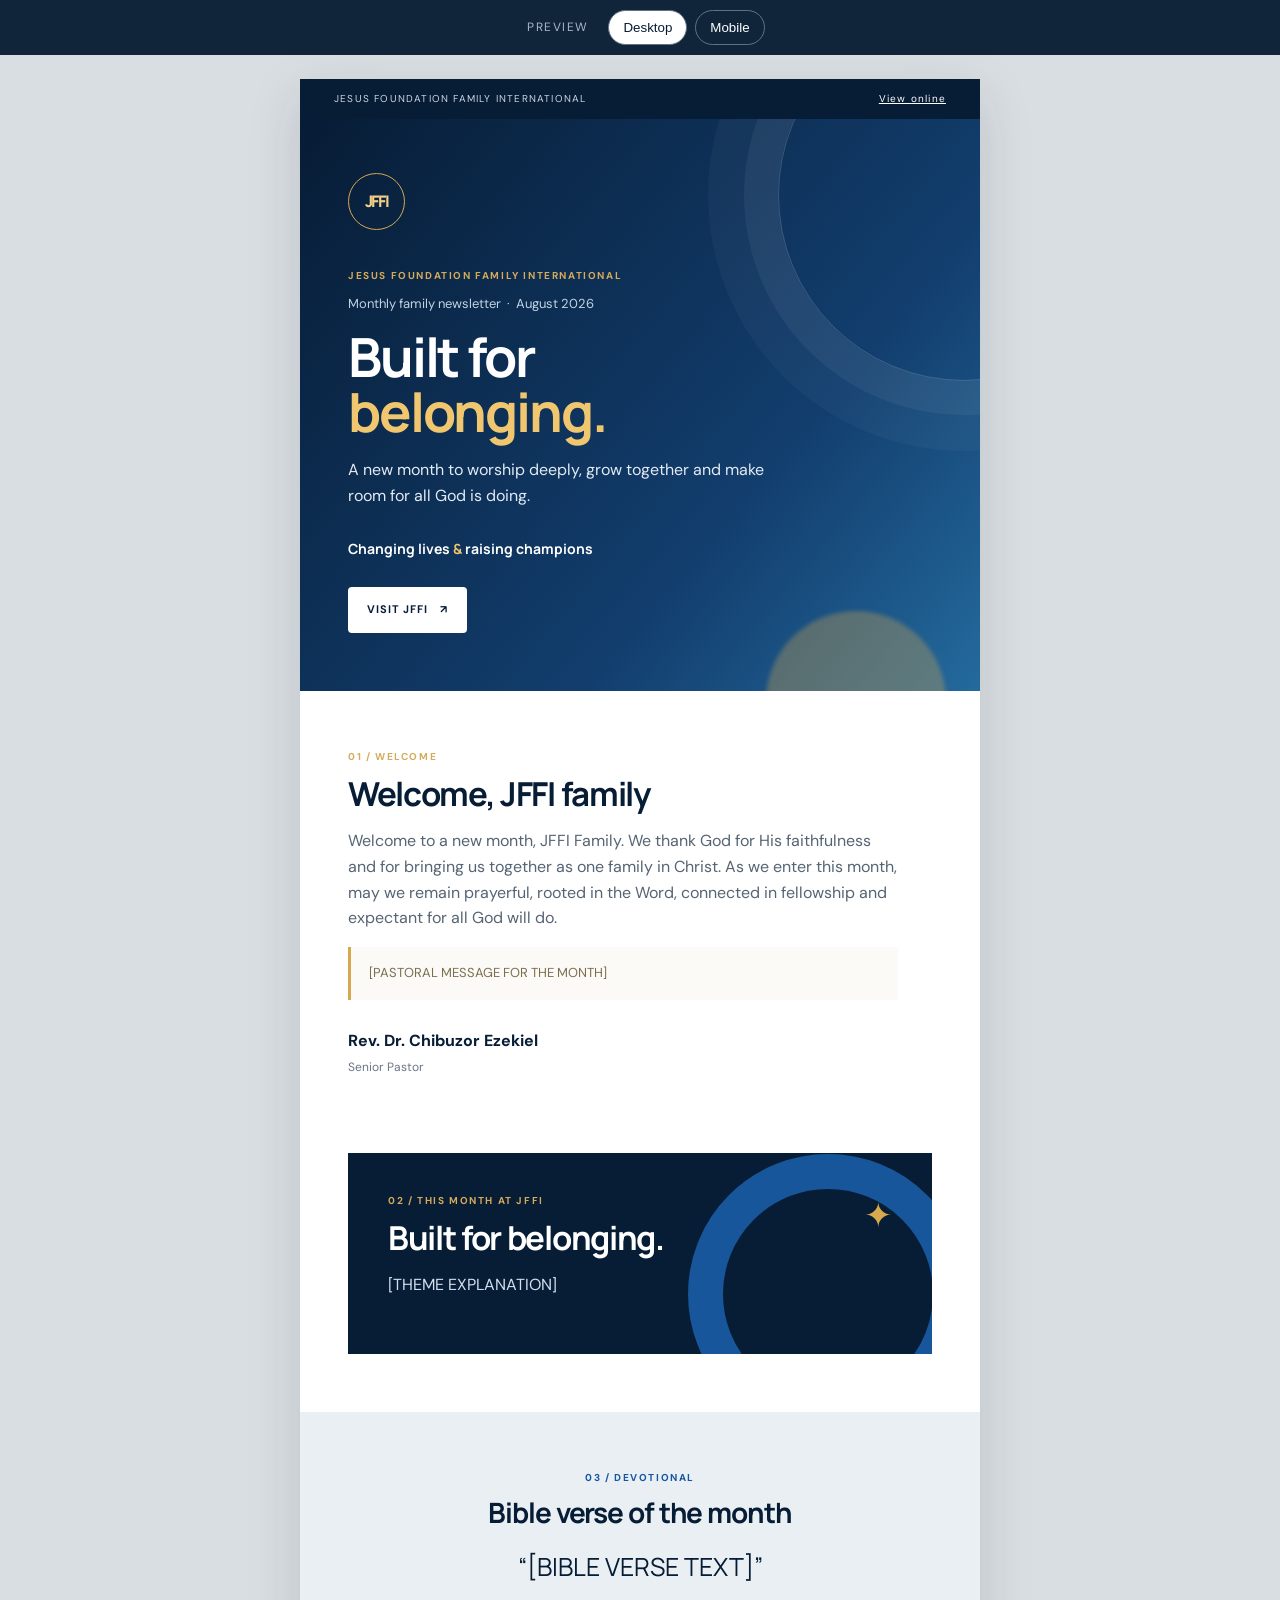
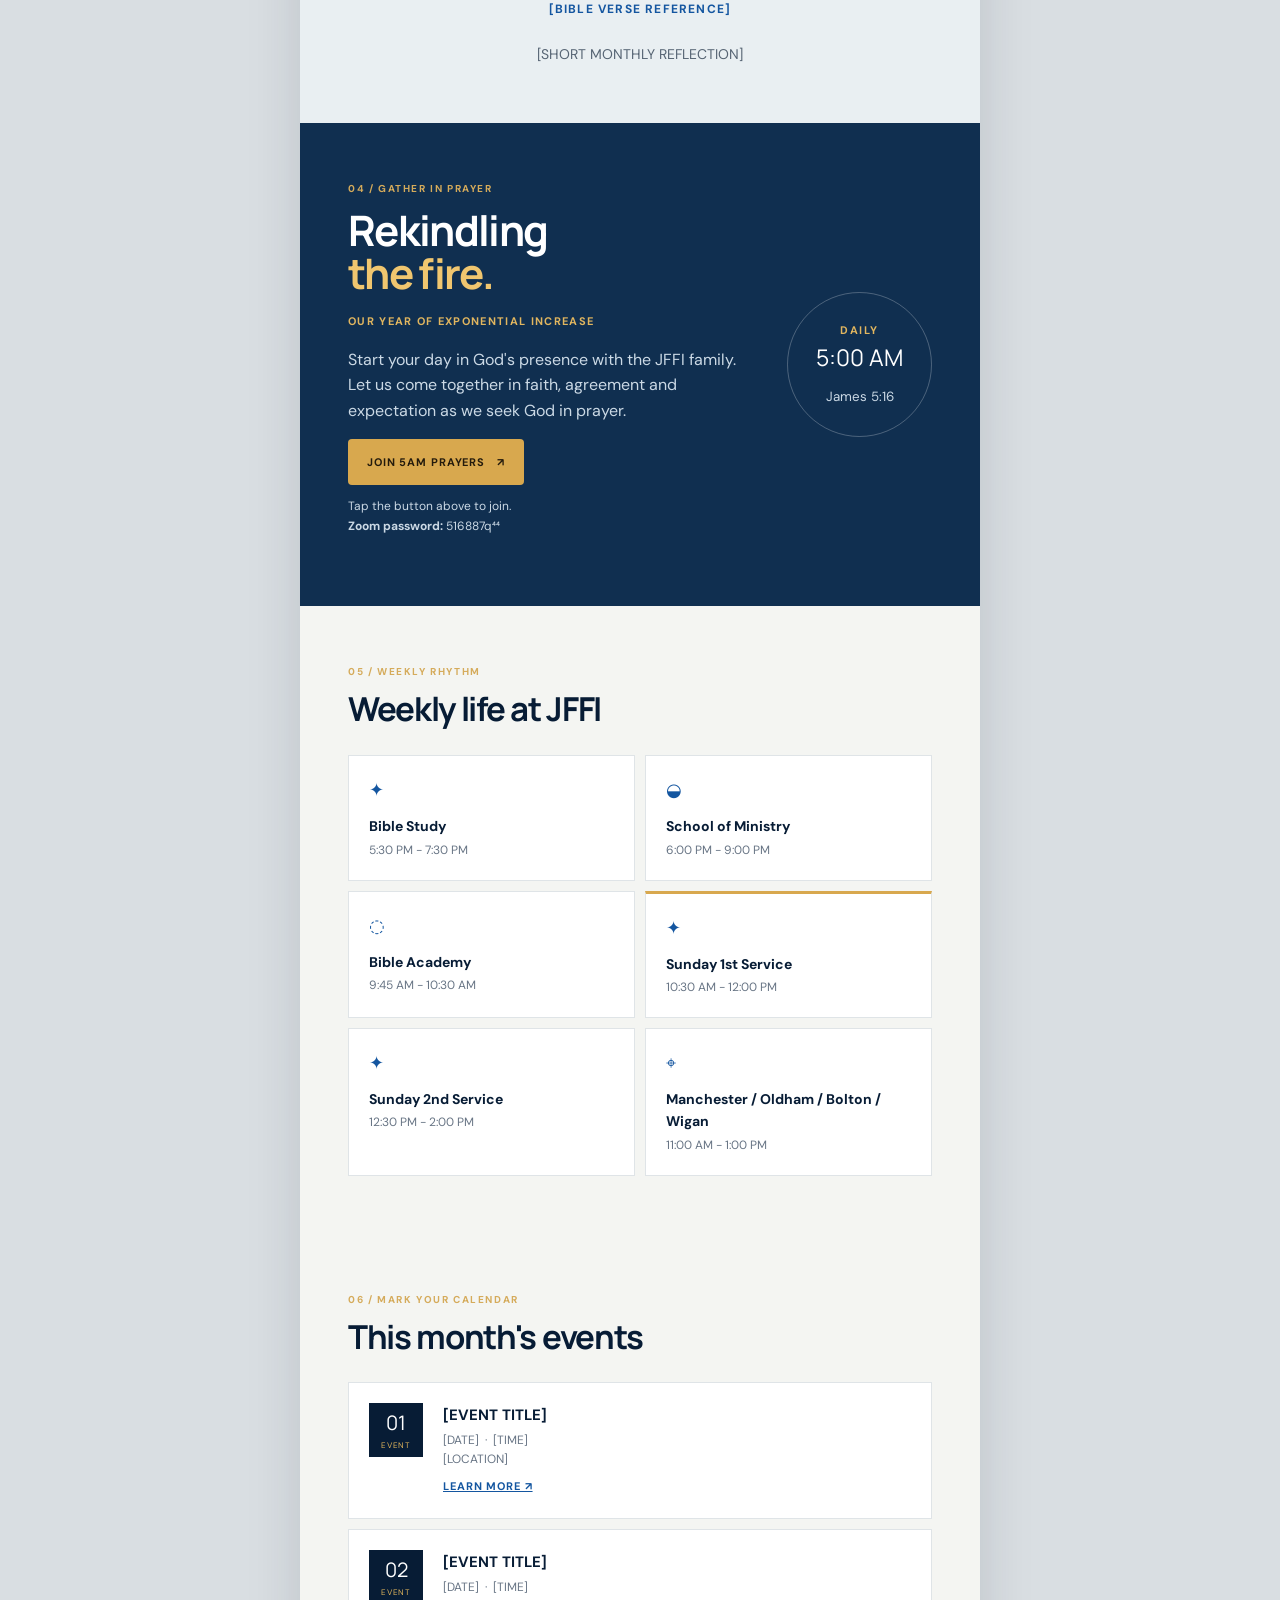
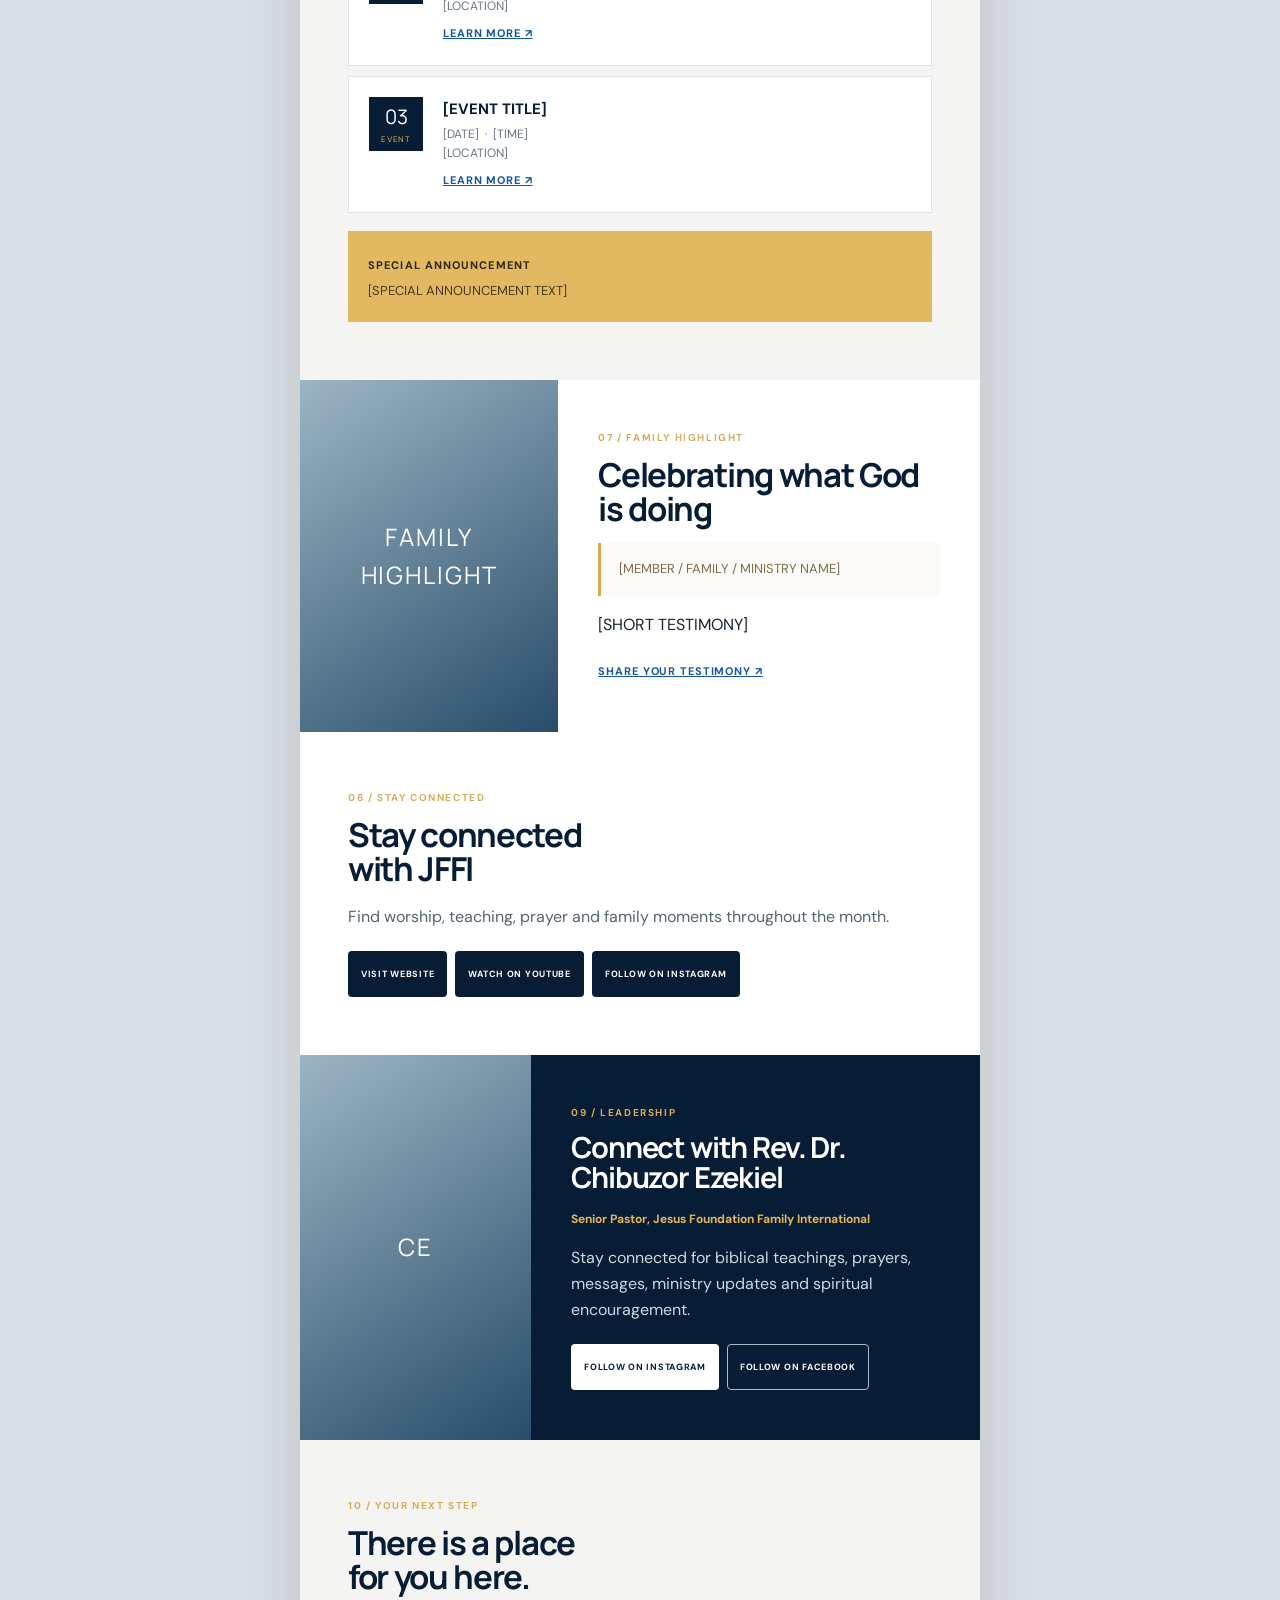
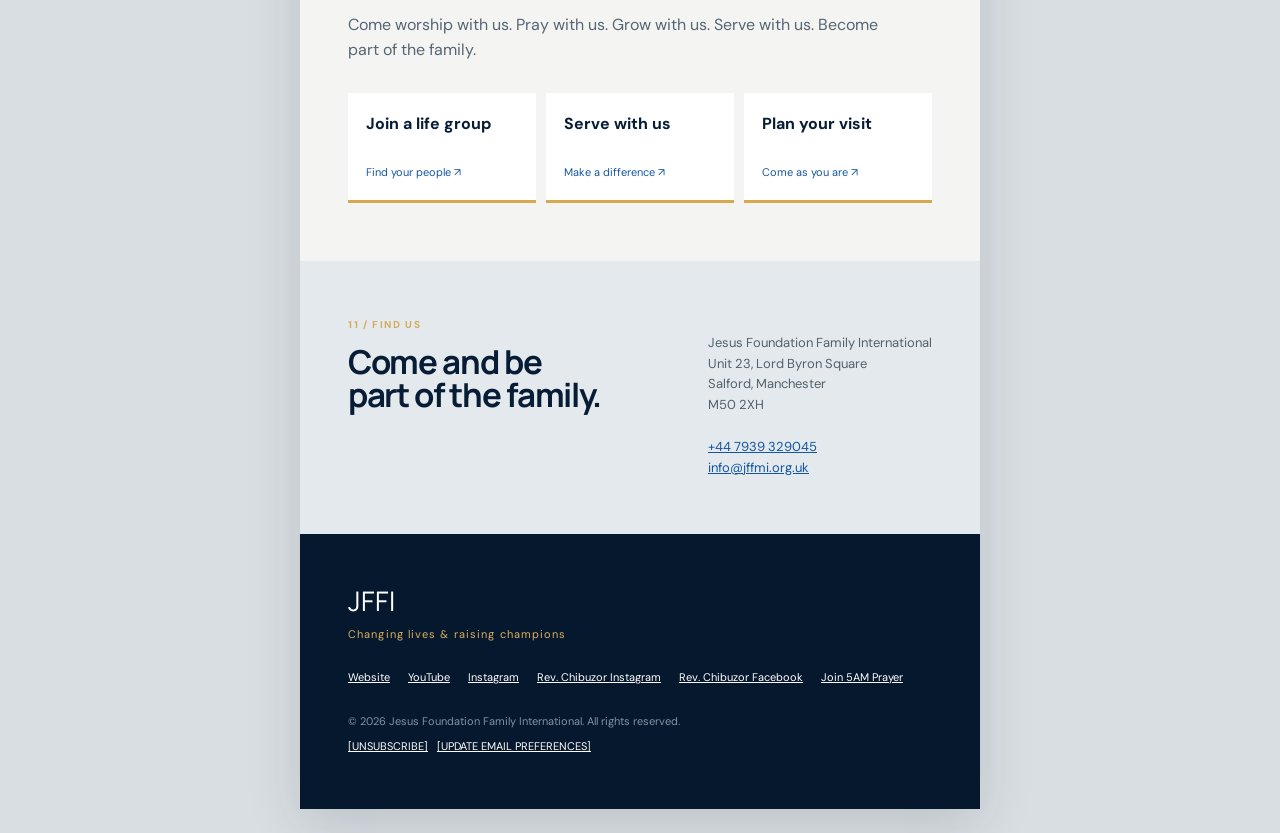
==== index.html @ dbdb0d10 "Initial newsletter template" ====
<!doctype html>
<html lang="en">
<head>
  <meta charset="utf-8">
  <meta name="viewport" content="width=device-width, initial-scale=1">
  <title>JFFI Monthly Family Newsletter</title>
  <meta name="description" content="The monthly family newsletter for Jesus Foundation Family International.">
  <link rel="preconnect" href="https://fonts.googleapis.com">
  <link rel="preconnect" href="https://fonts.gstatic.com" crossorigin>
  <link href="https://fonts.googleapis.com/css2?family=DM+Sans:wght@400;500;600;700&family=Manrope:wght@700;800&display=swap" rel="stylesheet">
  <link rel="stylesheet" href="styles.css">
</head>
<body>
  <!--
    JFFI MONTHLY NEWSLETTER UPDATE CHECKLIST
    1. Month / Year  2. Theme  3. Theme introduction  4. Bible verse
    5. Scripture reflection  6. Pastoral message  7. Events
    8. Special announcement  9. Testimony  10. Images  11. Check all links
    12. Preview desktop  13. Preview mobile  14. Send test email

    ACL: Persistent JFFI links
    Website: https://www.jffi.org/
    YouTube: https://www.youtube.com/@jesusfoundationfamily
    Instagram: https://www.instagram.com/jesusfoundationfamily/
    Pastor Instagram: https://www.instagram.com/chibuzor_ezekiel/
    Pastor Facebook: https://www.facebook.com/pastorchibuzor
    Prayer Zoom: https://us04web.zoom.us/j/4757344359?pwd=Nm5sb29ndlJpcHVSc3JwTkI5MUhjdz09
    Services: https://www.jffi.org/services
    Serve: https://www.jffi.org/serve
  -->
  <div class="dev-toolbar" aria-label="Preview controls">
    <span class="toolbar-label">Preview</span>
    <button class="preview-control is-active" data-width="680">Desktop</button>
    <button class="preview-control" data-width="375">Mobile</button>
  </div>
  <main class="newsletter-shell" id="newsletter">
    <div class="utility-bar"><span>JESUS FOUNDATION FAMILY INTERNATIONAL</span><a href="#newsletter">View online</a></div>
    <header class="hero"><div class="hero-glow"></div><div class="hero-mark" aria-label="JFFI logo placeholder">JFFI</div><p class="eyebrow">JESUS FOUNDATION FAMILY INTERNATIONAL</p><p class="hero-kicker">Monthly family newsletter &nbsp;·&nbsp; August 2026</p><!-- ACL: Monthly theme content --><h1>Built for<br><em>belonging.</em></h1><p class="hero-intro">A new month to worship deeply, grow together and make room for all God is doing.</p><p class="brand-line">Changing lives <span>&amp;</span> raising champions</p><a class="button button-light" href="https://www.jffi.org/" target="_blank" rel="noopener">Visit JFFI <span aria-hidden="true">↗</span></a></header>
    <section class="section welcome" aria-labelledby="welcome-heading"><div class="section-number">01 / WELCOME</div><h2 id="welcome-heading">Welcome, JFFI family</h2><p>Welcome to a new month, JFFI Family. We thank God for His faithfulness and for bringing us together as one family in Christ. As we enter this month, may we remain prayerful, rooted in the Word, connected in fellowship and expectant for all God will do.</p><!-- ACL: Monthly pastoral message --><p class="editable">[PASTORAL MESSAGE FOR THE MONTH]</p><p class="signature">Rev. Dr. Chibuzor Ezekiel<br><span>Senior Pastor</span></p></section>
    <section class="section theme-section" aria-labelledby="theme-heading"><div class="theme-card"><div class="sun-mark" aria-hidden="true">✦</div><div class="section-number">02 / THIS MONTH AT JFFI</div><!-- ACL: Monthly theme --><h2 id="theme-heading">Built for belonging.</h2><p>[THEME EXPLANATION]</p></div></section>
    <section class="scripture-band" aria-labelledby="scripture-heading"><div class="section-number">03 / DEVOTIONAL</div><h2 id="scripture-heading">Bible verse of the month</h2><!-- ACL: Monthly Bible verse --><p class="verse">“[BIBLE VERSE TEXT]”</p><p class="reference">[BIBLE VERSE REFERENCE]</p><p class="reflection">[SHORT MONTHLY REFLECTION]</p></section>
    <section class="section prayer-section" aria-labelledby="prayer-heading"><div class="prayer-copy"><div class="section-number">04 / GATHER IN PRAYER</div><h2 id="prayer-heading">Rekindling<br><em>the fire.</em></h2><p class="prayer-subhead">OUR YEAR OF EXPONENTIAL INCREASE</p><p>Start your day in God's presence with the JFFI family. Let us come together in faith, agreement and expectation as we seek God in prayer.</p><a class="button button-gold" href="https://us04web.zoom.us/j/4757344359?pwd=Nm5sb29ndlJpcHVSc3JwTkI5MUhjdz09" target="_blank" rel="noopener">Join 5AM prayers <span aria-hidden="true">↗</span></a><p class="tap-note">Tap the button above to join.<br><strong>Zoom password:</strong> 516887q⁴⁴</p></div><div class="time-block"><strong>DAILY</strong><span>5:00 AM</span><small>James 5:16</small></div></section>
    <section class="section schedule" aria-labelledby="schedule-heading"><div class="section-number">05 / WEEKLY RHYTHM</div><h2 id="schedule-heading">Weekly life at JFFI</h2><div class="schedule-grid"><article class="schedule-item"><span class="schedule-icon">✦</span><h3>Bible Study</h3><p>5:30 PM - 7:30 PM</p></article><article class="schedule-item"><span class="schedule-icon">◒</span><h3>School of Ministry</h3><p>6:00 PM - 9:00 PM</p></article><article class="schedule-item"><span class="schedule-icon">◌</span><h3>Bible Academy</h3><p>9:45 AM - 10:30 AM</p></article><article class="schedule-item featured"><span class="schedule-icon">✦</span><h3>Sunday 1st Service</h3><p>10:30 AM - 12:00 PM</p></article><article class="schedule-item"><span class="schedule-icon">✦</span><h3>Sunday 2nd Service</h3><p>12:30 PM - 2:00 PM</p></article><article class="schedule-item"><span class="schedule-icon">⌖</span><h3>Manchester / Oldham / Bolton / Wigan</h3><p>11:00 AM - 1:00 PM</p></article></div></section>
    <section class="section events" aria-labelledby="events-heading"><div class="section-number">06 / MARK YOUR CALENDAR</div><h2 id="events-heading">This month's events</h2><div class="event-list"><!-- ACL: Monthly event cards --><article class="event-card"><div class="event-date">01<span>EVENT</span></div><div><h3>[EVENT TITLE]</h3><p>[DATE] &nbsp;·&nbsp; [TIME]</p><p>[LOCATION]</p><a href="https://www.jffi.org/" target="_blank" rel="noopener">Learn more ↗</a></div></article><article class="event-card"><div class="event-date">02<span>EVENT</span></div><div><h3>[EVENT TITLE]</h3><p>[DATE] &nbsp;·&nbsp; [TIME]</p><p>[LOCATION]</p><a href="https://www.jffi.org/" target="_blank" rel="noopener">Learn more ↗</a></div></article><article class="event-card"><div class="event-date">03<span>EVENT</span></div><div><h3>[EVENT TITLE]</h3><p>[DATE] &nbsp;·&nbsp; [TIME]</p><p>[LOCATION]</p><a href="https://www.jffi.org/" target="_blank" rel="noopener">Learn more ↗</a></div></article></div><div class="announcement"><strong>Special announcement</strong><p>[SPECIAL ANNOUNCEMENT TEXT]</p></div></section>
    <section class="highlight-section" aria-labelledby="highlight-heading"><div class="highlight-photo" role="img" aria-label="Placeholder for a JFFI family testimony photo">FAMILY<br>HIGHLIGHT</div><div><div class="section-number">07 / FAMILY HIGHLIGHT</div><h2 id="highlight-heading">Celebrating what God is doing</h2><p class="editable">[MEMBER / FAMILY / MINISTRY NAME]</p><p>[SHORT TESTIMONY]</p><a class="text-link" href="mailto:info@jffmi.org.uk?subject=JFFI%20Testimony">Share your testimony ↗</a></div></section>
    <section class="section connect" aria-labelledby="connect-heading"><div class="section-number">08 / STAY CONNECTED</div><h2 id="connect-heading">Stay connected<br>with JFFI</h2><p>Find worship, teaching, prayer and family moments throughout the month.</p><div class="link-row"><a class="button button-navy" href="https://www.jffi.org/" target="_blank" rel="noopener">Visit website</a><a class="button button-navy" href="https://www.youtube.com/@jesusfoundationfamily" target="_blank" rel="noopener">Watch on YouTube</a><a class="button button-navy" href="https://www.instagram.com/jesusfoundationfamily/" target="_blank" rel="noopener">Follow on Instagram</a></div></section>
    <section class="pastor-section" aria-labelledby="pastor-heading"><div class="portrait-placeholder" role="img" aria-label="Placeholder for a portrait of Rev. Dr. Chibuzor Ezekiel">CE</div><div><div class="section-number">09 / LEADERSHIP</div><h2 id="pastor-heading">Connect with Rev. Dr. Chibuzor Ezekiel</h2><p class="pastor-title">Senior Pastor, Jesus Foundation Family International</p><p>Stay connected for biblical teachings, prayers, messages, ministry updates and spiritual encouragement.</p><div class="link-row"><a class="button button-light" href="https://www.instagram.com/chibuzor_ezekiel/" target="_blank" rel="noopener">Follow on Instagram</a><a class="button button-outline" href="https://www.facebook.com/pastorchibuzor" target="_blank" rel="noopener">Follow on Facebook</a></div><!-- Add Rev. Dr. Chibuzor Ezekiel YouTube URL here when confirmed --></div></section>
    <section class="section get-involved" aria-labelledby="involved-heading"><div class="section-number">10 / YOUR NEXT STEP</div><h2 id="involved-heading">There is a place<br>for you here.</h2><p>Come worship with us. Pray with us. Grow with us. Serve with us. Become part of the family.</p><div class="involved-grid"><a href="mailto:info@jffmi.org.uk?subject=Join%20a%20Life%20Group"><strong>Join a life group</strong><span>Find your people ↗</span></a><a href="https://www.jffi.org/serve" target="_blank" rel="noopener"><strong>Serve with us</strong><span>Make a difference ↗</span></a><a href="https://www.jffi.org/services" target="_blank" rel="noopener"><strong>Plan your visit</strong><span>Come as you are ↗</span></a></div></section>
    <section class="contact-band" aria-labelledby="contact-heading"><div><div class="section-number">11 / FIND US</div><h2 id="contact-heading">Come and be<br>part of the family.</h2></div><address>Jesus Foundation Family International<br>Unit 23, Lord Byron Square<br>Salford, Manchester<br>M50 2XH<br><br><a href="tel:+447939329045">+44 7939 329045</a><br><a href="mailto:info@jffmi.org.uk">info@jffmi.org.uk</a></address></section>
    <footer class="footer"><div class="footer-brand">JFFI <span>Changing lives &amp; raising champions</span></div><div class="footer-links"><a href="https://www.jffi.org/">Website</a><a href="https://www.youtube.com/@jesusfoundationfamily">YouTube</a><a href="https://www.instagram.com/jesusfoundationfamily/">Instagram</a><a href="https://www.instagram.com/chibuzor_ezekiel/">Rev. Chibuzor Instagram</a><a href="https://www.facebook.com/pastorchibuzor">Rev. Chibuzor Facebook</a><a href="https://us04web.zoom.us/j/4757344359?pwd=Nm5sb29ndlJpcHVSc3JwTkI5MUhjdz09">Join 5AM Prayer</a></div><p>© 2026 Jesus Foundation Family International. All rights reserved.</p><p><a href="mailto:info@jffmi.org.uk?subject=Unsubscribe">[UNSUBSCRIBE]</a> &nbsp; <a href="mailto:info@jffmi.org.uk?subject=Update%20email%20preferences">[UPDATE EMAIL PREFERENCES]</a></p></footer>
  </main>
  <script>const shell=document.querySelector('.newsletter-shell');document.querySelectorAll('.preview-control').forEach((control)=>control.addEventListener('click',()=>{document.querySelectorAll('.preview-control').forEach((item)=>item.classList.remove('is-active'));control.classList.add('is-active');shell.style.maxWidth=`${control.dataset.width}px`;}));</script>
</body>
</html>
---- styles.css ----
:root{--jffi-navy:#071c35;--jffi-blue:#1456a0;--jffi-gold:#d8a84e;--jffi-white:#fff;--jffi-off-white:#f4f5f2;--jffi-text:#172331;--jffi-muted:#687585;--line:#dfe4e7}*{box-sizing:border-box}html{background:#d9dee2}body{margin:0;color:var(--jffi-text);font-family:'DM Sans',Arial,sans-serif;line-height:1.6}.dev-toolbar{position:sticky;top:0;z-index:10;display:flex;justify-content:center;gap:8px;padding:10px;background:#10243a;color:#fff;font-size:12px}.toolbar-label{padding:8px 12px;color:#aab8c6;text-transform:uppercase;letter-spacing:.12em}.preview-control{border:1px solid #607286;border-radius:99px;background:transparent;color:#fff;padding:7px 14px;cursor:pointer}.preview-control.is-active{background:#fff;color:var(--jffi-navy)}.newsletter-shell{max-width:680px;margin:24px auto;background:#fff;box-shadow:0 16px 50px #17233125;overflow:hidden}.utility-bar{display:flex;justify-content:space-between;padding:12px 34px;background:var(--jffi-navy);color:#cbd6e0;font-size:10px;letter-spacing:.12em}.utility-bar a{color:#fff}.hero{position:relative;overflow:hidden;padding:54px 48px 58px;background:linear-gradient(130deg,#071c35 0%,#123e6e 66%,#246a9d 100%);color:#fff}.hero:after{content:'';position:absolute;width:370px;height:370px;right:-170px;top:-110px;border:1px solid #ffffff2e;border-radius:50%;box-shadow:0 0 0 34px #ffffff0d,0 0 0 70px #ffffff08}.hero-glow{position:absolute;width:180px;height:180px;right:5%;bottom:-100px;background:#d8a84e55;filter:blur(2px);border-radius:50%}.hero-mark{position:relative;z-index:1;display:grid;place-items:center;width:57px;height:57px;margin-bottom:38px;border:1px solid #d8a84e;border-radius:50%;color:#f2ce86;font-family:Manrope,Arial;font-weight:800;letter-spacing:-.08em}.eyebrow,.section-number{color:#d5ab5b;font-size:10px;font-weight:700;letter-spacing:.16em;text-transform:uppercase}.hero-kicker{position:relative;z-index:1;margin:0 0 14px;color:#c1d3e3;font-size:13px}.hero h1,h2{font-family:Manrope,Arial,sans-serif;letter-spacing:-.04em;line-height:1.02}.hero h1{position:relative;z-index:1;max-width:480px;margin:0 0 18px;font-size:54px}.hero h1 em,h2 em{color:#f0c66f;font-style:normal}.hero-intro{position:relative;z-index:1;max-width:420px;margin:0;color:#e2ebf3;font-size:16px}.brand-line{position:relative;z-index:1;margin:30px 0 26px;font-family:Manrope,Arial;font-size:14px;font-weight:700}.brand-line span{color:#f0c66f}.button{display:inline-flex;align-items:center;justify-content:center;gap:12px;min-height:46px;padding:11px 18px;border:1px solid transparent;border-radius:4px;text-decoration:none;font-size:11px;font-weight:700;letter-spacing:.08em;text-transform:uppercase}.button-light{background:#fff;color:var(--jffi-navy)}.button-gold{background:var(--jffi-gold);color:#241b0c}.button-navy{background:var(--jffi-navy);color:#fff}.button-outline{border-color:#aebcc8;color:#fff}.section{padding:58px 48px}.welcome{background:#fff}.section h2,.highlight-section h2,.pastor-section h2,.contact-band h2{margin:12px 0 18px;font-size:33px;color:var(--jffi-navy)}.section p{max-width:550px;color:#566473}.editable{padding:16px 18px;border-left:3px solid var(--jffi-gold);background:#fbfaf6;color:#7d6d4e!important;font-size:13px}.signature{margin-top:28px!important;color:var(--jffi-navy)!important;font-weight:700}.signature span{font-size:12px;font-weight:400;color:var(--jffi-muted)}.theme-section{padding-top:0;background:#fff}.theme-card{position:relative;overflow:hidden;padding:40px;background:var(--jffi-navy);color:#fff}.theme-card:after{content:'';position:absolute;right:-36px;bottom:-80px;width:210px;height:210px;border:35px solid #18569b;border-radius:50%}.theme-card h2{position:relative;z-index:1;color:#fff}.theme-card p{position:relative;z-index:1;color:#d2dfec}.sun-mark{position:absolute;top:36px;right:40px;color:var(--jffi-gold);font-size:34px}.scripture-band{padding:58px 48px;background:#e9eff2;color:var(--jffi-navy);text-align:center}.scripture-band .section-number{color:var(--jffi-blue)}.scripture-band h2{margin:12px 0 24px;font-size:28px}.verse{max-width:520px;margin:0 auto;color:var(--jffi-navy);font-family:Manrope,Arial;font-size:25px;line-height:1.25}.reference{margin:18px 0 24px;color:var(--jffi-blue);font-size:12px;font-weight:700;letter-spacing:.1em;text-transform:uppercase}.reflection{max-width:440px;margin:auto;color:#566473;font-size:14px}.prayer-section{display:flex;justify-content:space-between;gap:28px;background:#102f50;color:#fff}.prayer-section h2{color:#fff;font-size:42px}.prayer-section p{color:#cbd9e5}.prayer-subhead{color:#e1b65f!important;font-size:11px!important;font-weight:700;letter-spacing:.12em}.tap-note{font-size:12px}.time-block{align-self:center;min-width:145px;padding:23px;border:1px solid #ffffff40;border-radius:50%;aspect-ratio:1;display:flex;flex-direction:column;align-items:center;justify-content:center;text-align:center}.time-block strong{color:#e1b65f;font-size:11px;letter-spacing:.15em}.time-block span{font-family:Manrope;font-size:23px}.time-block small{margin-top:10px;color:#cbd9e5}.schedule,.events,.get-involved{background:var(--jffi-off-white)}.schedule-grid{display:grid;grid-template-columns:repeat(2,1fr);gap:10px;margin-top:30px}.schedule-item{padding:20px;background:#fff;border:1px solid var(--line)}.schedule-item.featured{border-top:3px solid var(--jffi-gold)}.schedule-icon{color:var(--jffi-blue);font-size:18px}.schedule-item h3{margin:10px 0 3px;color:var(--jffi-navy);font-size:14px}.schedule-item p,.event-card p{margin:0;color:var(--jffi-muted);font-size:12px}.event-list{display:grid;gap:10px;margin-top:28px}.event-card{display:flex;gap:20px;padding:20px;background:#fff;border:1px solid var(--line)}.event-date{display:grid;place-items:center;align-content:center;min-width:54px;height:54px;background:var(--jffi-navy);color:#fff;font-family:Manrope;font-size:20px}.event-date span{font-family:'DM Sans';font-size:8px;letter-spacing:.1em;color:#e0b45b}.event-card h3{margin:0 0 4px;color:var(--jffi-navy);font-size:15px}.event-card a,.text-link{display:inline-block;margin-top:9px;color:var(--jffi-blue);font-size:11px;font-weight:700;letter-spacing:.08em;text-transform:uppercase}.announcement{margin-top:18px;padding:20px;background:#e2b961;color:#302510}.announcement strong{font-size:11px;text-transform:uppercase;letter-spacing:.1em}.announcement p{margin:5px 0 0;color:#493817;font-size:13px}.highlight-section{display:grid;grid-template-columns:38% 62%;background:#fff}.highlight-photo,.portrait-placeholder{display:grid;place-items:center;min-height:300px;background:linear-gradient(145deg,#9bb5c4,#294c69);color:#fff;font-family:Manrope;font-size:24px;letter-spacing:.08em;text-align:center}.highlight-section>div:last-child{padding:50px 40px}.pastor-section{display:grid;grid-template-columns:34% 66%;background:var(--jffi-navy);color:#fff}.pastor-section>div:last-child{padding:50px 40px}.pastor-section h2{color:#fff;font-size:29px}.pastor-section p{color:#cbd9e5}.pastor-title{color:#e1b65f!important;font-size:12px!important;font-weight:700}.link-row{display:flex;flex-wrap:wrap;gap:8px;margin-top:22px}.link-row .button{font-size:9px;padding:10px 12px}.involved-grid{display:grid;grid-template-columns:repeat(3,1fr);gap:10px;margin-top:30px}.involved-grid a{display:flex;min-height:110px;flex-direction:column;justify-content:space-between;padding:18px;background:#fff;color:var(--jffi-navy);text-decoration:none;border-bottom:3px solid var(--jffi-gold)}.involved-grid span{color:var(--jffi-blue);font-size:11px}.contact-band{display:flex;justify-content:space-between;gap:30px;padding:56px 48px;background:#e3e9ec}.contact-band address{padding-top:16px;color:#53616d;font-size:13px;font-style:normal}.contact-band a{color:var(--jffi-blue)}.footer{padding:45px 48px;background:#06182d;color:#b9c8d5;font-size:11px}.footer-brand{margin-bottom:25px;color:#fff;font-family:Manrope;font-size:27px}.footer-brand span{display:block;margin-top:4px;color:#dcb15e;font-family:'DM Sans';font-size:11px;font-weight:400;letter-spacing:.1em}.footer-links{display:flex;flex-wrap:wrap;gap:8px 18px;margin-bottom:26px}.footer a{color:#fff}.footer p{margin:8px 0;color:#8194a5}@media(max-width:600px){.newsletter-shell{margin:0 auto}.utility-bar{padding:10px 20px;font-size:8px}.hero,.section,.scripture-band{padding-left:24px;padding-right:24px}.hero{padding-top:38px}.hero h1{font-size:45px}.hero-mark{margin-bottom:28px}.prayer-section{display:block}.time-block{margin:30px auto 0;max-width:140px}.schedule-grid,.involved-grid{grid-template-columns:1fr}.highlight-section,.pastor-section{grid-template-columns:1fr}.highlight-photo,.portrait-placeholder{min-height:200px}.highlight-section>div:last-child,.pastor-section>div:last-child{padding:36px 24px}.contact-band{display:block;padding:45px 24px}.contact-band address{padding-top:0}.footer{padding:38px 24px}.dev-toolbar{position:static}}
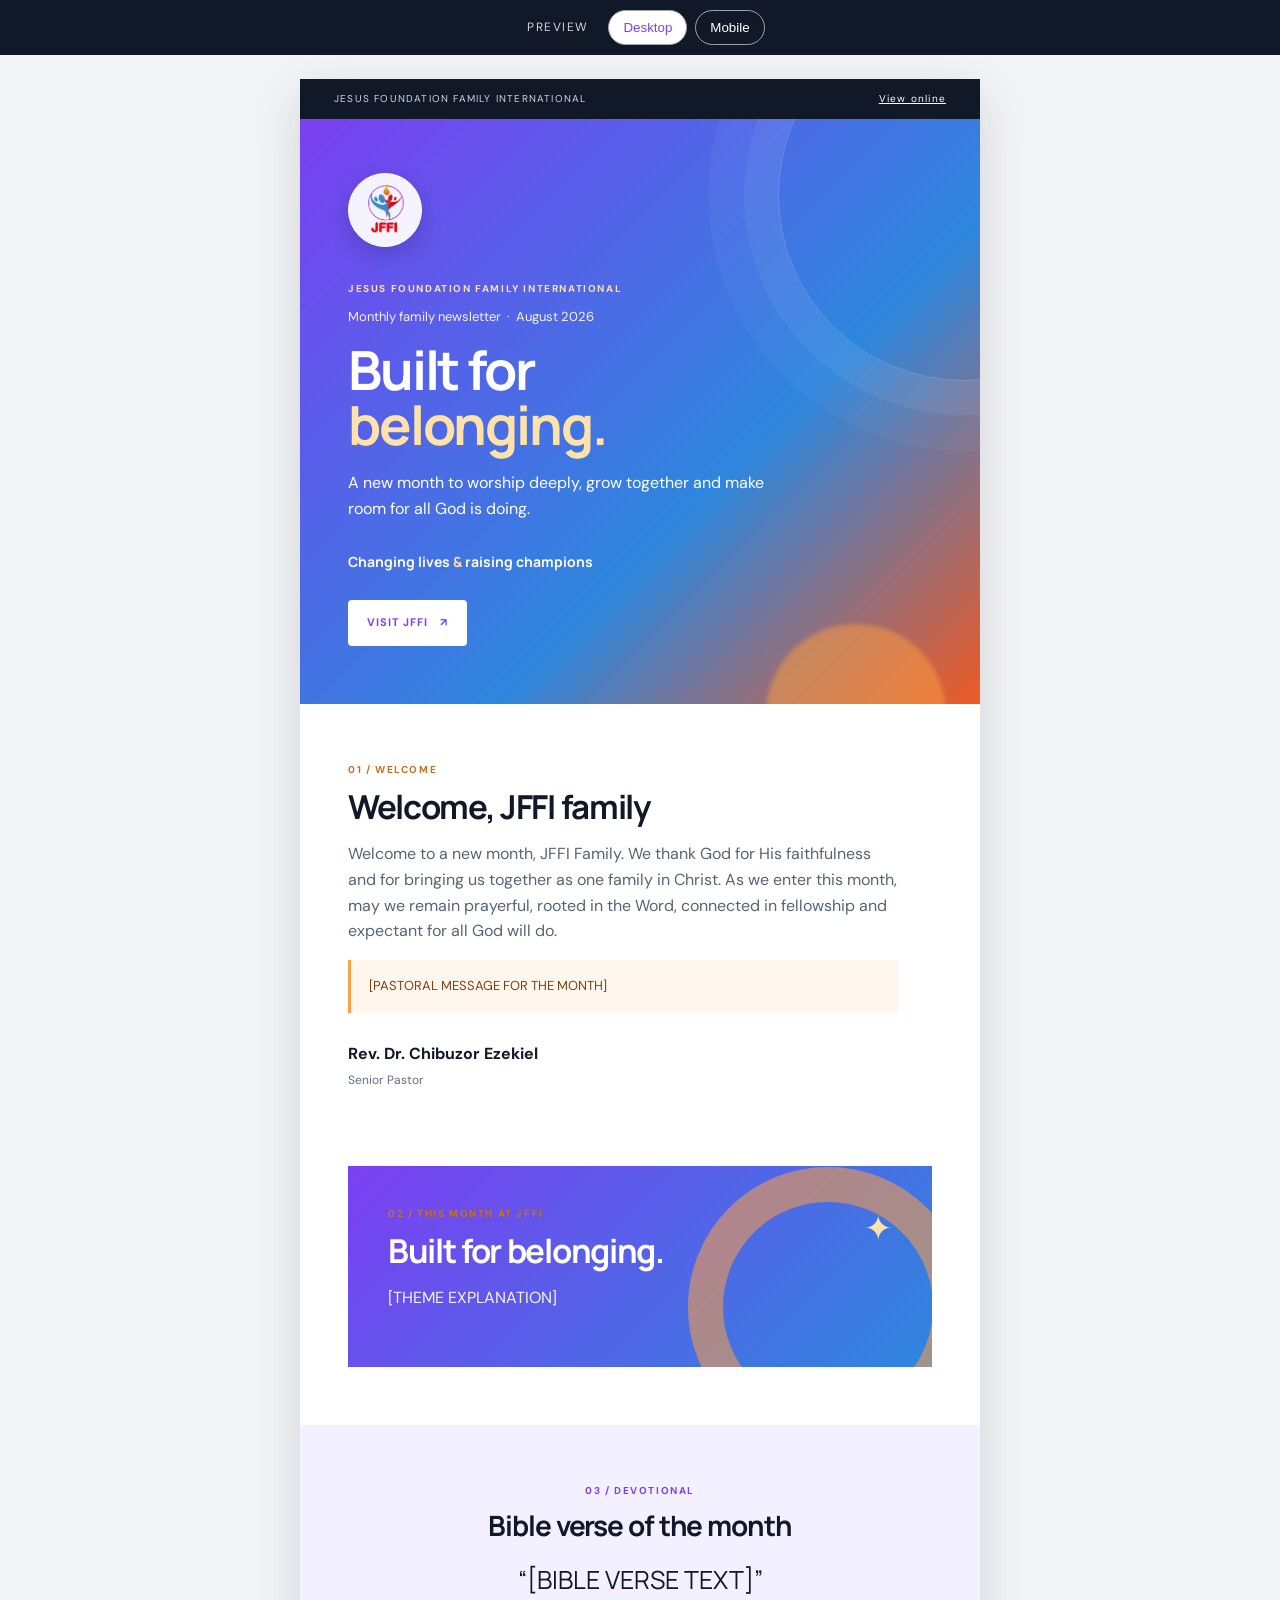
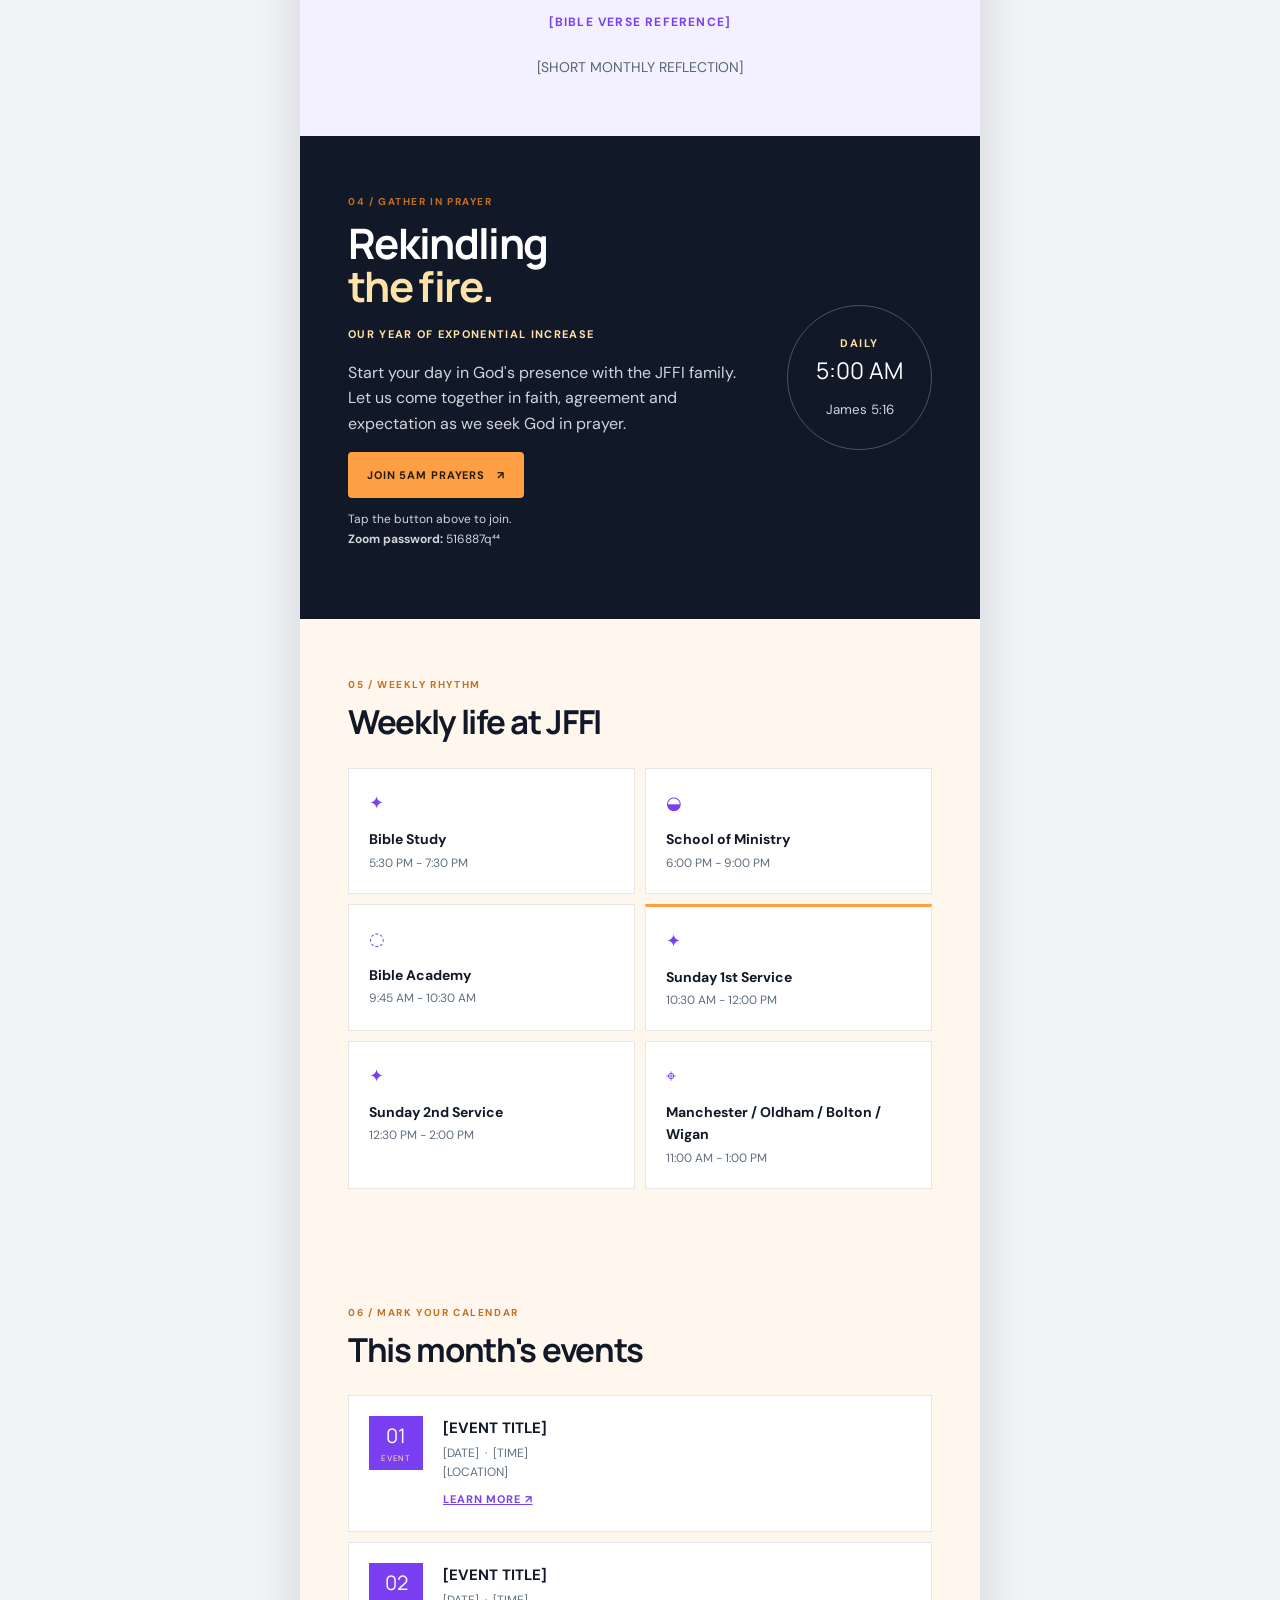
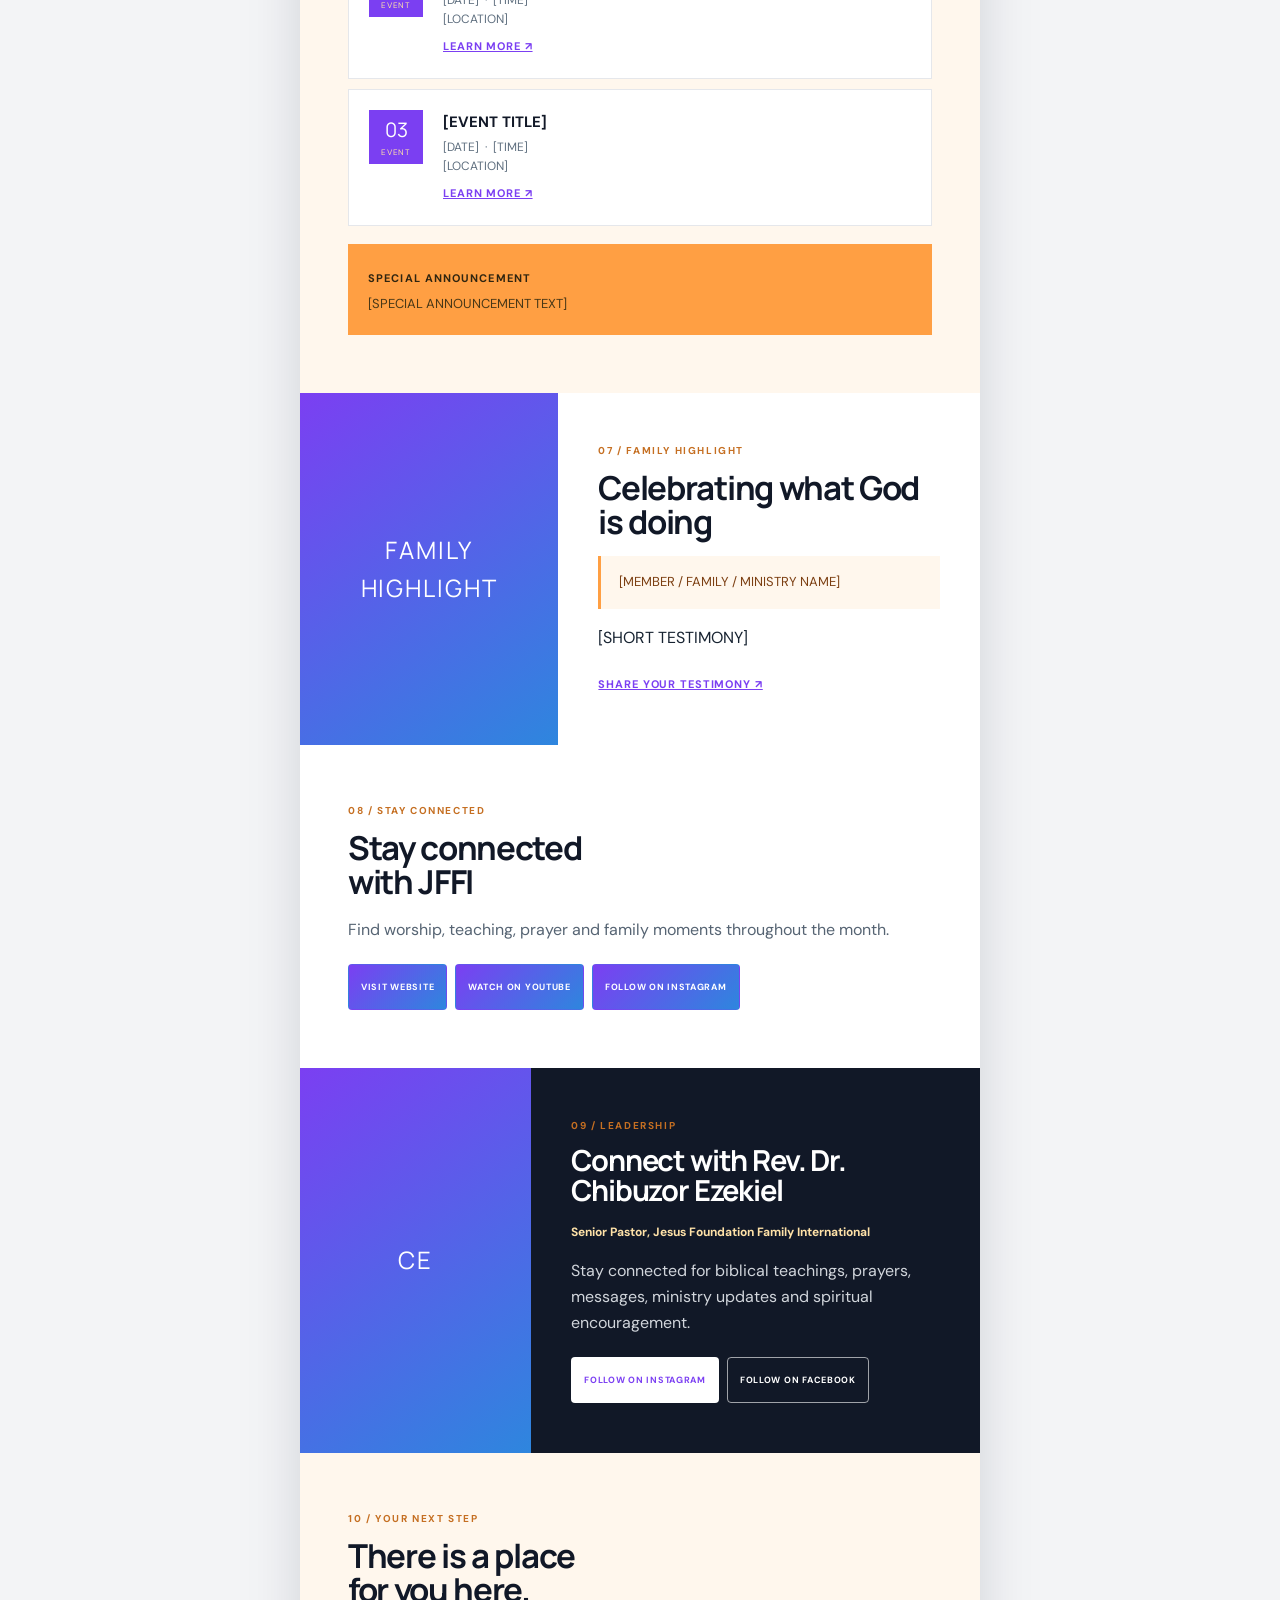
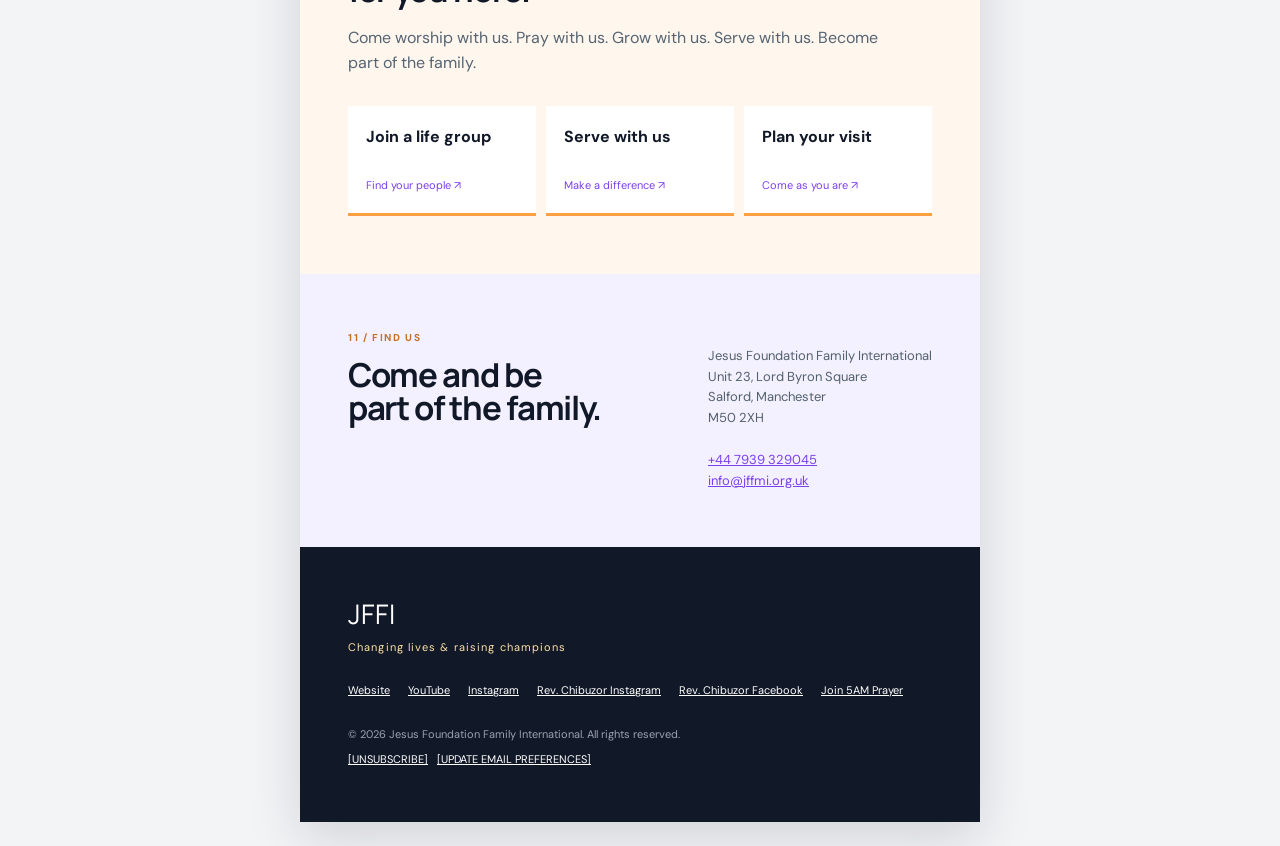
==== commit 293bdfc8: "Add JFFI logo and website theme colors" ====
--- a/index.html
+++ b/index.html
@@ -35,7 +35,7 @@
   </div>
   <main class="newsletter-shell" id="newsletter">
     <div class="utility-bar"><span>JESUS FOUNDATION FAMILY INTERNATIONAL</span><a href="#newsletter">View online</a></div>
-    <header class="hero"><div class="hero-glow"></div><div class="hero-mark" aria-label="JFFI logo placeholder">JFFI</div><p class="eyebrow">JESUS FOUNDATION FAMILY INTERNATIONAL</p><p class="hero-kicker">Monthly family newsletter &nbsp;·&nbsp; August 2026</p><!-- ACL: Monthly theme content --><h1>Built for<br><em>belonging.</em></h1><p class="hero-intro">A new month to worship deeply, grow together and make room for all God is doing.</p><p class="brand-line">Changing lives <span>&amp;</span> raising champions</p><a class="button button-light" href="https://www.jffi.org/" target="_blank" rel="noopener">Visit JFFI <span aria-hidden="true">↗</span></a></header>
+    <header class="hero"><div class="hero-glow"></div><div class="hero-mark"><img class="hero-logo" src="assets/jffi-logo.png" alt="Jesus Foundation Family International logo"></div><p class="eyebrow">JESUS FOUNDATION FAMILY INTERNATIONAL</p><p class="hero-kicker">Monthly family newsletter &nbsp;·&nbsp; August 2026</p><!-- ACL: Monthly theme content --><h1>Built for<br><em>belonging.</em></h1><p class="hero-intro">A new month to worship deeply, grow together and make room for all God is doing.</p><p class="brand-line">Changing lives <span>&amp;</span> raising champions</p><a class="button button-light" href="https://www.jffi.org/" target="_blank" rel="noopener">Visit JFFI <span aria-hidden="true">↗</span></a></header>
     <section class="section welcome" aria-labelledby="welcome-heading"><div class="section-number">01 / WELCOME</div><h2 id="welcome-heading">Welcome, JFFI family</h2><p>Welcome to a new month, JFFI Family. We thank God for His faithfulness and for bringing us together as one family in Christ. As we enter this month, may we remain prayerful, rooted in the Word, connected in fellowship and expectant for all God will do.</p><!-- ACL: Monthly pastoral message --><p class="editable">[PASTORAL MESSAGE FOR THE MONTH]</p><p class="signature">Rev. Dr. Chibuzor Ezekiel<br><span>Senior Pastor</span></p></section>
     <section class="section theme-section" aria-labelledby="theme-heading"><div class="theme-card"><div class="sun-mark" aria-hidden="true">✦</div><div class="section-number">02 / THIS MONTH AT JFFI</div><!-- ACL: Monthly theme --><h2 id="theme-heading">Built for belonging.</h2><p>[THEME EXPLANATION]</p></div></section>
     <section class="scripture-band" aria-labelledby="scripture-heading"><div class="section-number">03 / DEVOTIONAL</div><h2 id="scripture-heading">Bible verse of the month</h2><!-- ACL: Monthly Bible verse --><p class="verse">“[BIBLE VERSE TEXT]”</p><p class="reference">[BIBLE VERSE REFERENCE]</p><p class="reflection">[SHORT MONTHLY REFLECTION]</p></section>
@@ -51,4 +51,4 @@
   </main>
   <script>const shell=document.querySelector('.newsletter-shell');document.querySelectorAll('.preview-control').forEach((control)=>control.addEventListener('click',()=>{document.querySelectorAll('.preview-control').forEach((item)=>item.classList.remove('is-active'));control.classList.add('is-active');shell.style.maxWidth=`${control.dataset.width}px`;}));</script>
 </body>
-</html>+</html>
--- a/styles.css
+++ b/styles.css
@@ -1 +1 @@
-:root{--jffi-navy:#071c35;--jffi-blue:#1456a0;--jffi-gold:#d8a84e;--jffi-white:#fff;--jffi-off-white:#f4f5f2;--jffi-text:#172331;--jffi-muted:#687585;--line:#dfe4e7}*{box-sizing:border-box}html{background:#d9dee2}body{margin:0;color:var(--jffi-text);font-family:'DM Sans',Arial,sans-serif;line-height:1.6}.dev-toolbar{position:sticky;top:0;z-index:10;display:flex;justify-content:center;gap:8px;padding:10px;background:#10243a;color:#fff;font-size:12px}.toolbar-label{padding:8px 12px;color:#aab8c6;text-transform:uppercase;letter-spacing:.12em}.preview-control{border:1px solid #607286;border-radius:99px;background:transparent;color:#fff;padding:7px 14px;cursor:pointer}.preview-control.is-active{background:#fff;color:var(--jffi-navy)}.newsletter-shell{max-width:680px;margin:24px auto;background:#fff;box-shadow:0 16px 50px #17233125;overflow:hidden}.utility-bar{display:flex;justify-content:space-between;padding:12px 34px;background:var(--jffi-navy);color:#cbd6e0;font-size:10px;letter-spacing:.12em}.utility-bar a{color:#fff}.hero{position:relative;overflow:hidden;padding:54px 48px 58px;background:linear-gradient(130deg,#071c35 0%,#123e6e 66%,#246a9d 100%);color:#fff}.hero:after{content:'';position:absolute;width:370px;height:370px;right:-170px;top:-110px;border:1px solid #ffffff2e;border-radius:50%;box-shadow:0 0 0 34px #ffffff0d,0 0 0 70px #ffffff08}.hero-glow{position:absolute;width:180px;height:180px;right:5%;bottom:-100px;background:#d8a84e55;filter:blur(2px);border-radius:50%}.hero-mark{position:relative;z-index:1;display:grid;place-items:center;width:57px;height:57px;margin-bottom:38px;border:1px solid #d8a84e;border-radius:50%;color:#f2ce86;font-family:Manrope,Arial;font-weight:800;letter-spacing:-.08em}.eyebrow,.section-number{color:#d5ab5b;font-size:10px;font-weight:700;letter-spacing:.16em;text-transform:uppercase}.hero-kicker{position:relative;z-index:1;margin:0 0 14px;color:#c1d3e3;font-size:13px}.hero h1,h2{font-family:Manrope,Arial,sans-serif;letter-spacing:-.04em;line-height:1.02}.hero h1{position:relative;z-index:1;max-width:480px;margin:0 0 18px;font-size:54px}.hero h1 em,h2 em{color:#f0c66f;font-style:normal}.hero-intro{position:relative;z-index:1;max-width:420px;margin:0;color:#e2ebf3;font-size:16px}.brand-line{position:relative;z-index:1;margin:30px 0 26px;font-family:Manrope,Arial;font-size:14px;font-weight:700}.brand-line span{color:#f0c66f}.button{display:inline-flex;align-items:center;justify-content:center;gap:12px;min-height:46px;padding:11px 18px;border:1px solid transparent;border-radius:4px;text-decoration:none;font-size:11px;font-weight:700;letter-spacing:.08em;text-transform:uppercase}.button-light{background:#fff;color:var(--jffi-navy)}.button-gold{background:var(--jffi-gold);color:#241b0c}.button-navy{background:var(--jffi-navy);color:#fff}.button-outline{border-color:#aebcc8;color:#fff}.section{padding:58px 48px}.welcome{background:#fff}.section h2,.highlight-section h2,.pastor-section h2,.contact-band h2{margin:12px 0 18px;font-size:33px;color:var(--jffi-navy)}.section p{max-width:550px;color:#566473}.editable{padding:16px 18px;border-left:3px solid var(--jffi-gold);background:#fbfaf6;color:#7d6d4e!important;font-size:13px}.signature{margin-top:28px!important;color:var(--jffi-navy)!important;font-weight:700}.signature span{font-size:12px;font-weight:400;color:var(--jffi-muted)}.theme-section{padding-top:0;background:#fff}.theme-card{position:relative;overflow:hidden;padding:40px;background:var(--jffi-navy);color:#fff}.theme-card:after{content:'';position:absolute;right:-36px;bottom:-80px;width:210px;height:210px;border:35px solid #18569b;border-radius:50%}.theme-card h2{position:relative;z-index:1;color:#fff}.theme-card p{position:relative;z-index:1;color:#d2dfec}.sun-mark{position:absolute;top:36px;right:40px;color:var(--jffi-gold);font-size:34px}.scripture-band{padding:58px 48px;background:#e9eff2;color:var(--jffi-navy);text-align:center}.scripture-band .section-number{color:var(--jffi-blue)}.scripture-band h2{margin:12px 0 24px;font-size:28px}.verse{max-width:520px;margin:0 auto;color:var(--jffi-navy);font-family:Manrope,Arial;font-size:25px;line-height:1.25}.reference{margin:18px 0 24px;color:var(--jffi-blue);font-size:12px;font-weight:700;letter-spacing:.1em;text-transform:uppercase}.reflection{max-width:440px;margin:auto;color:#566473;font-size:14px}.prayer-section{display:flex;justify-content:space-between;gap:28px;background:#102f50;color:#fff}.prayer-section h2{color:#fff;font-size:42px}.prayer-section p{color:#cbd9e5}.prayer-subhead{color:#e1b65f!important;font-size:11px!important;font-weight:700;letter-spacing:.12em}.tap-note{font-size:12px}.time-block{align-self:center;min-width:145px;padding:23px;border:1px solid #ffffff40;border-radius:50%;aspect-ratio:1;display:flex;flex-direction:column;align-items:center;justify-content:center;text-align:center}.time-block strong{color:#e1b65f;font-size:11px;letter-spacing:.15em}.time-block span{font-family:Manrope;font-size:23px}.time-block small{margin-top:10px;color:#cbd9e5}.schedule,.events,.get-involved{background:var(--jffi-off-white)}.schedule-grid{display:grid;grid-template-columns:repeat(2,1fr);gap:10px;margin-top:30px}.schedule-item{padding:20px;background:#fff;border:1px solid var(--line)}.schedule-item.featured{border-top:3px solid var(--jffi-gold)}.schedule-icon{color:var(--jffi-blue);font-size:18px}.schedule-item h3{margin:10px 0 3px;color:var(--jffi-navy);font-size:14px}.schedule-item p,.event-card p{margin:0;color:var(--jffi-muted);font-size:12px}.event-list{display:grid;gap:10px;margin-top:28px}.event-card{display:flex;gap:20px;padding:20px;background:#fff;border:1px solid var(--line)}.event-date{display:grid;place-items:center;align-content:center;min-width:54px;height:54px;background:var(--jffi-navy);color:#fff;font-family:Manrope;font-size:20px}.event-date span{font-family:'DM Sans';font-size:8px;letter-spacing:.1em;color:#e0b45b}.event-card h3{margin:0 0 4px;color:var(--jffi-navy);font-size:15px}.event-card a,.text-link{display:inline-block;margin-top:9px;color:var(--jffi-blue);font-size:11px;font-weight:700;letter-spacing:.08em;text-transform:uppercase}.announcement{margin-top:18px;padding:20px;background:#e2b961;color:#302510}.announcement strong{font-size:11px;text-transform:uppercase;letter-spacing:.1em}.announcement p{margin:5px 0 0;color:#493817;font-size:13px}.highlight-section{display:grid;grid-template-columns:38% 62%;background:#fff}.highlight-photo,.portrait-placeholder{display:grid;place-items:center;min-height:300px;background:linear-gradient(145deg,#9bb5c4,#294c69);color:#fff;font-family:Manrope;font-size:24px;letter-spacing:.08em;text-align:center}.highlight-section>div:last-child{padding:50px 40px}.pastor-section{display:grid;grid-template-columns:34% 66%;background:var(--jffi-navy);color:#fff}.pastor-section>div:last-child{padding:50px 40px}.pastor-section h2{color:#fff;font-size:29px}.pastor-section p{color:#cbd9e5}.pastor-title{color:#e1b65f!important;font-size:12px!important;font-weight:700}.link-row{display:flex;flex-wrap:wrap;gap:8px;margin-top:22px}.link-row .button{font-size:9px;padding:10px 12px}.involved-grid{display:grid;grid-template-columns:repeat(3,1fr);gap:10px;margin-top:30px}.involved-grid a{display:flex;min-height:110px;flex-direction:column;justify-content:space-between;padding:18px;background:#fff;color:var(--jffi-navy);text-decoration:none;border-bottom:3px solid var(--jffi-gold)}.involved-grid span{color:var(--jffi-blue);font-size:11px}.contact-band{display:flex;justify-content:space-between;gap:30px;padding:56px 48px;background:#e3e9ec}.contact-band address{padding-top:16px;color:#53616d;font-size:13px;font-style:normal}.contact-band a{color:var(--jffi-blue)}.footer{padding:45px 48px;background:#06182d;color:#b9c8d5;font-size:11px}.footer-brand{margin-bottom:25px;color:#fff;font-family:Manrope;font-size:27px}.footer-brand span{display:block;margin-top:4px;color:#dcb15e;font-family:'DM Sans';font-size:11px;font-weight:400;letter-spacing:.1em}.footer-links{display:flex;flex-wrap:wrap;gap:8px 18px;margin-bottom:26px}.footer a{color:#fff}.footer p{margin:8px 0;color:#8194a5}@media(max-width:600px){.newsletter-shell{margin:0 auto}.utility-bar{padding:10px 20px;font-size:8px}.hero,.section,.scripture-band{padding-left:24px;padding-right:24px}.hero{padding-top:38px}.hero h1{font-size:45px}.hero-mark{margin-bottom:28px}.prayer-section{display:block}.time-block{margin:30px auto 0;max-width:140px}.schedule-grid,.involved-grid{grid-template-columns:1fr}.highlight-section,.pastor-section{grid-template-columns:1fr}.highlight-photo,.portrait-placeholder{min-height:200px}.highlight-section>div:last-child,.pastor-section>div:last-child{padding:36px 24px}.contact-band{display:block;padding:45px 24px}.contact-band address{padding-top:0}.footer{padding:38px 24px}.dev-toolbar{position:static}}+:root{--jffi-purple:#7b3ff2;--jffi-blue:#2e86de;--jffi-red:#ee5a24;--jffi-orange:#ff9f43;--jffi-navy:#111827;--jffi-gold:#ff9f43;--jffi-warm:#fff7ed;--jffi-white:#fff;--jffi-off-white:#f9fafb;--jffi-text:#172331;--jffi-muted:#5f6f7f;--line:#e5e7eb}*{box-sizing:border-box}html{background:#f3f4f6}body{margin:0;color:var(--jffi-text);font-family:'DM Sans',Arial,sans-serif;line-height:1.6}.dev-toolbar{position:sticky;top:0;z-index:10;display:flex;justify-content:center;gap:8px;padding:10px;background:#111827;color:#fff;font-size:12px}.toolbar-label{padding:8px 12px;color:#d1d5db;text-transform:uppercase;letter-spacing:.12em}.preview-control{border:1px solid #9ca3af;border-radius:99px;background:transparent;color:#fff;padding:7px 14px;cursor:pointer}.preview-control.is-active{background:#fff;color:var(--jffi-purple)}.newsletter-shell{max-width:680px;margin:24px auto;background:#fff;box-shadow:0 16px 50px #11182725;overflow:hidden}.utility-bar{display:flex;justify-content:space-between;padding:12px 34px;background:#111827;color:#d1d5db;font-size:10px;letter-spacing:.12em}.utility-bar a{color:#fff}.hero{position:relative;overflow:hidden;padding:54px 48px 58px;background:linear-gradient(135deg,#7b3ff2 0%,#2e86de 62%,#ee5a24 100%);color:#fff}.hero:after{content:'';position:absolute;width:370px;height:370px;right:-170px;top:-110px;border:1px solid #ffffff2e;border-radius:50%;box-shadow:0 0 0 34px #ffffff0d,0 0 0 70px #ffffff08}.hero-glow{position:absolute;width:180px;height:180px;right:5%;bottom:-100px;background:#ff9f4380;filter:blur(2px);border-radius:50%}.hero-mark{position:relative;z-index:1;display:grid;place-items:center;width:74px;height:74px;margin-bottom:34px;padding:6px;background:#ffffffee;border:1px solid #ffffff;border-radius:50%;box-shadow:0 8px 22px #11182730}.hero-logo{display:block;width:100%;height:100%;object-fit:contain}.eyebrow,.section-number{color:#c56f22;font-size:10px;font-weight:700;letter-spacing:.16em;text-transform:uppercase}.hero .eyebrow,.hero .section-number{color:#ffe2a8}.hero-kicker{position:relative;z-index:1;margin:0 0 14px;color:#f3f4f6;font-size:13px}.hero h1,h2{font-family:Manrope,Arial,sans-serif;letter-spacing:-.04em;line-height:1.02}.hero h1{position:relative;z-index:1;max-width:480px;margin:0 0 18px;font-size:54px}.hero h1 em,h2 em{color:#ffe2a8;font-style:normal}.hero-intro{position:relative;z-index:1;max-width:420px;margin:0;color:#fff;font-size:16px}.brand-line{position:relative;z-index:1;margin:30px 0 26px;font-family:Manrope,Arial;font-size:14px;font-weight:700}.brand-line span{color:#ffe2a8}.button{display:inline-flex;align-items:center;justify-content:center;gap:12px;min-height:46px;padding:11px 18px;border:1px solid transparent;border-radius:4px;text-decoration:none;font-size:11px;font-weight:700;letter-spacing:.08em;text-transform:uppercase}.button-light{background:#fff;color:var(--jffi-purple)}.button-gold{background:var(--jffi-orange);color:#241b0c}.button-navy{background:linear-gradient(135deg,#7b3ff2,#2e86de);color:#fff}.button-outline{border-color:#ffffff99;color:#fff}.section{padding:58px 48px}.welcome{background:#fff}.section h2,.highlight-section h2,.pastor-section h2,.contact-band h2{margin:12px 0 18px;font-size:33px;color:#111827}.section p{max-width:550px;color:#566473}.editable{padding:16px 18px;border-left:3px solid var(--jffi-orange);background:#fff7ed;color:#7c3f12!important;font-size:13px}.signature{margin-top:28px!important;color:#111827!important;font-weight:700}.signature span{font-size:12px;font-weight:400;color:var(--jffi-muted)}.theme-section{padding-top:0;background:#fff}.theme-card{position:relative;overflow:hidden;padding:40px;background:linear-gradient(135deg,#7b3ff2,#2e86de);color:#fff}.theme-card:after{content:'';position:absolute;right:-36px;bottom:-80px;width:210px;height:210px;border:35px solid #ff9f43;border-radius:50%;opacity:.55}.theme-card h2{position:relative;z-index:1;color:#fff}.theme-card p{position:relative;z-index:1;color:#f3f4f6}.sun-mark{position:absolute;top:36px;right:40px;color:#ffe2a8;font-size:34px}.scripture-band{padding:58px 48px;background:#f3f0ff;color:#111827;text-align:center}.scripture-band .section-number{color:var(--jffi-purple)}.scripture-band h2{margin:12px 0 24px;font-size:28px}.verse{max-width:520px;margin:0 auto;color:#111827;font-family:Manrope,Arial;font-size:25px;line-height:1.25}.reference{margin:18px 0 24px;color:var(--jffi-purple);font-size:12px;font-weight:700;letter-spacing:.1em;text-transform:uppercase}.reflection{max-width:440px;margin:auto;color:#566473;font-size:14px}.prayer-section{display:flex;justify-content:space-between;gap:28px;background:#111827;color:#fff}.prayer-section h2{color:#fff;font-size:42px}.prayer-section p{color:#d1d5db}.prayer-subhead{color:#ffe2a8!important;font-size:11px!important;font-weight:700;letter-spacing:.12em}.tap-note{font-size:12px}.time-block{align-self:center;min-width:145px;padding:23px;border:1px solid #ffffff40;border-radius:50%;aspect-ratio:1;display:flex;flex-direction:column;align-items:center;justify-content:center;text-align:center}.time-block strong{color:#ffe2a8;font-size:11px;letter-spacing:.15em}.time-block span{font-family:Manrope;font-size:23px}.time-block small{margin-top:10px;color:#d1d5db}.schedule,.events,.get-involved{background:var(--jffi-warm)}.schedule-grid{display:grid;grid-template-columns:repeat(2,1fr);gap:10px;margin-top:30px}.schedule-item{padding:20px;background:#fff;border:1px solid var(--line)}.schedule-item.featured{border-top:3px solid var(--jffi-orange)}.schedule-icon{color:var(--jffi-purple);font-size:18px}.schedule-item h3{margin:10px 0 3px;color:#111827;font-size:14px}.schedule-item p,.event-card p{margin:0;color:var(--jffi-muted);font-size:12px}.event-list{display:grid;gap:10px;margin-top:28px}.event-card{display:flex;gap:20px;padding:20px;background:#fff;border:1px solid var(--line)}.event-date{display:grid;place-items:center;align-content:center;min-width:54px;height:54px;background:#7b3ff2;color:#fff;font-family:Manrope;font-size:20px}.event-date span{font-family:'DM Sans';font-size:8px;letter-spacing:.1em;color:#ffe2a8}.event-card h3{margin:0 0 4px;color:#111827;font-size:15px}.event-card a,.text-link{display:inline-block;margin-top:9px;color:var(--jffi-purple);font-size:11px;font-weight:700;letter-spacing:.08em;text-transform:uppercase}.announcement{margin-top:18px;padding:20px;background:#ff9f43;color:#302510}.announcement strong{font-size:11px;text-transform:uppercase;letter-spacing:.1em}.announcement p{margin:5px 0 0;color:#493817;font-size:13px}.highlight-section{display:grid;grid-template-columns:38% 62%;background:#fff}.highlight-photo,.portrait-placeholder{display:grid;place-items:center;min-height:300px;background:linear-gradient(145deg,#7b3ff2,#2e86de);color:#fff;font-family:Manrope;font-size:24px;letter-spacing:.08em;text-align:center}.highlight-section>div:last-child{padding:50px 40px}.pastor-section{display:grid;grid-template-columns:34% 66%;background:#111827;color:#fff}.pastor-section>div:last-child{padding:50px 40px}.pastor-section h2{color:#fff;font-size:29px}.pastor-section p{color:#d1d5db}.pastor-title{color:#ffe2a8!important;font-size:12px!important;font-weight:700}.link-row{display:flex;flex-wrap:wrap;gap:8px;margin-top:22px}.link-row .button{font-size:9px;padding:10px 12px}.involved-grid{display:grid;grid-template-columns:repeat(3,1fr);gap:10px;margin-top:30px}.involved-grid a{display:flex;min-height:110px;flex-direction:column;justify-content:space-between;padding:18px;background:#fff;color:#111827;text-decoration:none;border-bottom:3px solid var(--jffi-orange)}.involved-grid span{color:var(--jffi-purple);font-size:11px}.contact-band{display:flex;justify-content:space-between;gap:30px;padding:56px 48px;background:#f3f0ff}.contact-band address{padding-top:16px;color:#53616d;font-size:13px;font-style:normal}.contact-band a{color:var(--jffi-purple)}.footer{padding:45px 48px;background:#111827;color:#d1d5db;font-size:11px}.footer-brand{margin-bottom:25px;color:#fff;font-family:Manrope;font-size:27px}.footer-brand span{display:block;margin-top:4px;color:#ffe2a8;font-family:'DM Sans';font-size:11px;font-weight:400;letter-spacing:.1em}.footer-links{display:flex;flex-wrap:wrap;gap:8px 18px;margin-bottom:26px}.footer a{color:#fff}.footer p{margin:8px 0;color:#9ca3af}@media(max-width:600px){.newsletter-shell{margin:0 auto}.utility-bar{padding:10px 20px;font-size:8px}.hero,.section,.scripture-band{padding-left:24px;padding-right:24px}.hero{padding-top:38px}.hero h1{font-size:45px}.hero-mark{margin-bottom:28px}.prayer-section{display:block}.time-block{margin:30px auto 0;max-width:140px}.schedule-grid,.involved-grid{grid-template-columns:1fr}.highlight-section,.pastor-section{grid-template-columns:1fr}.highlight-photo,.portrait-placeholder{min-height:200px}.highlight-section>div:last-child,.pastor-section>div:last-child{padding:36px 24px}.contact-band{display:block;padding:45px 24px}.contact-band address{padding-top:0}.footer{padding:38px 24px}.dev-toolbar{position:static}}
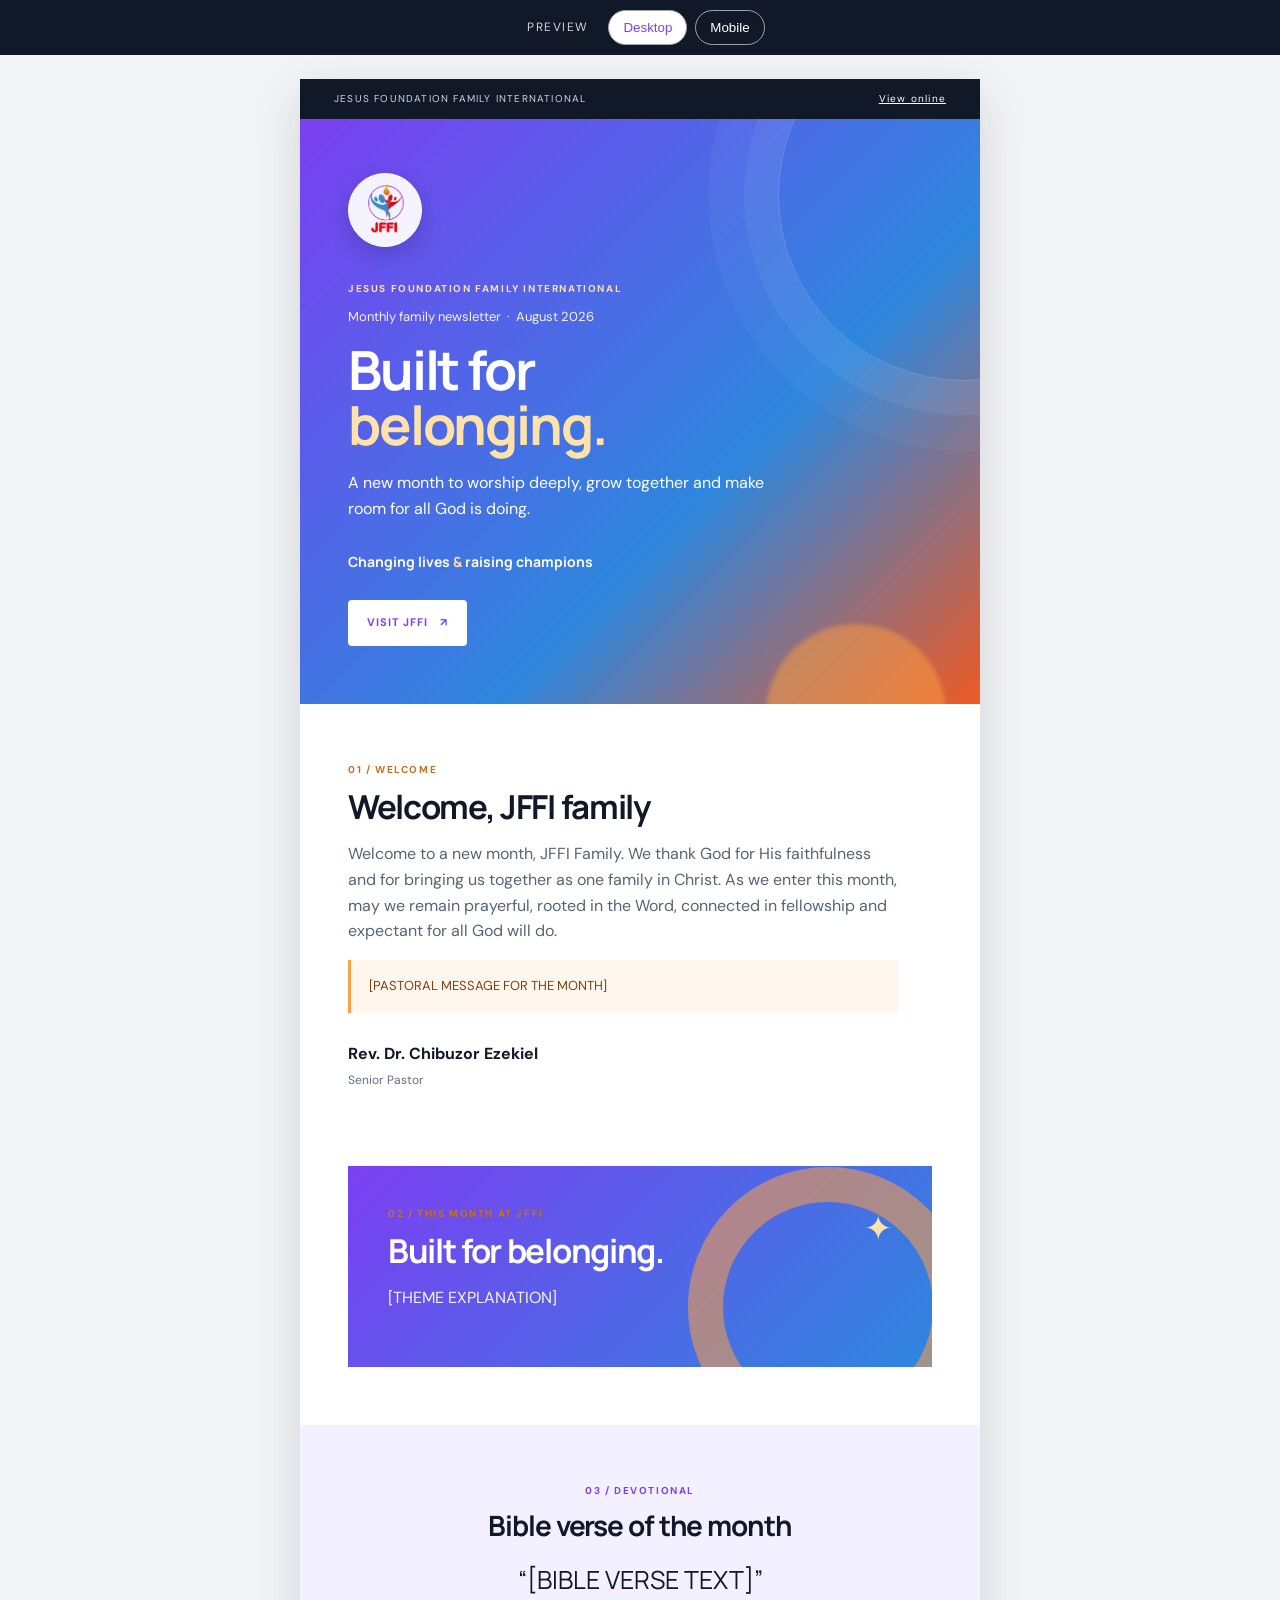
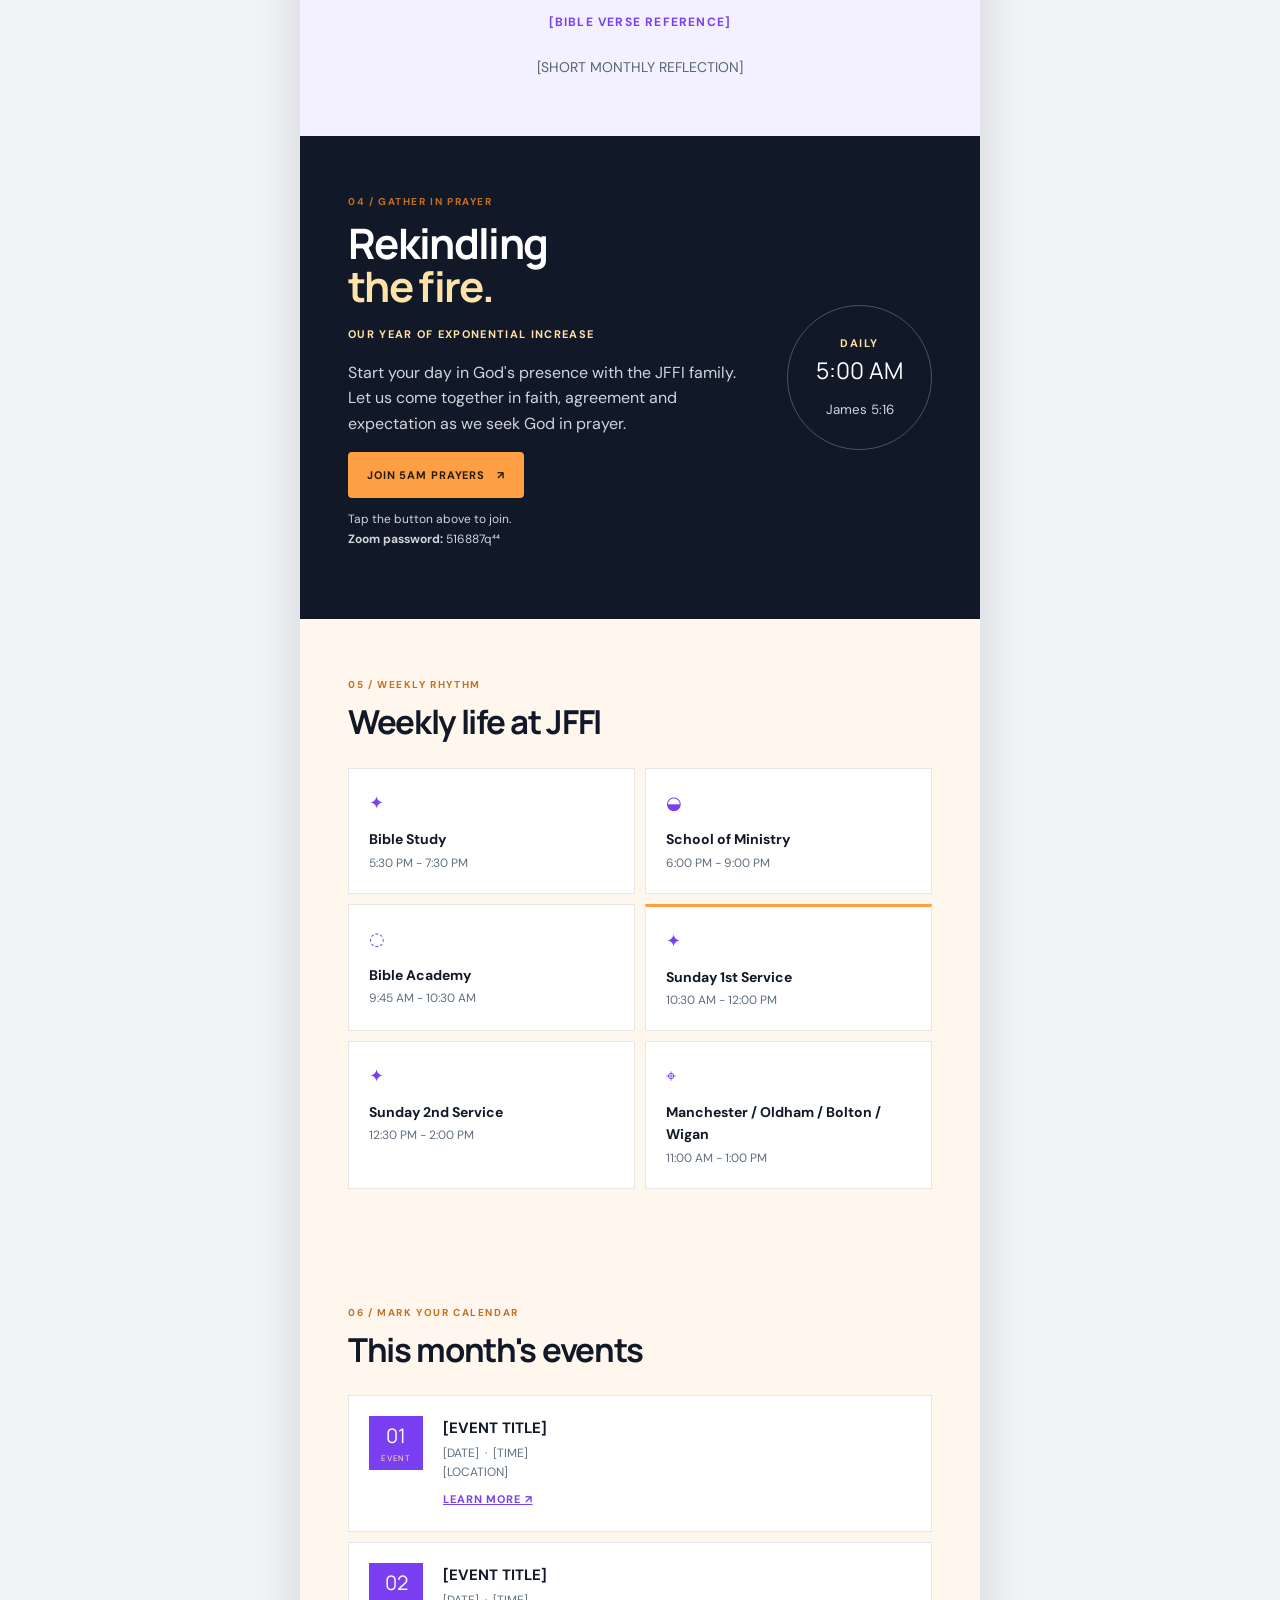
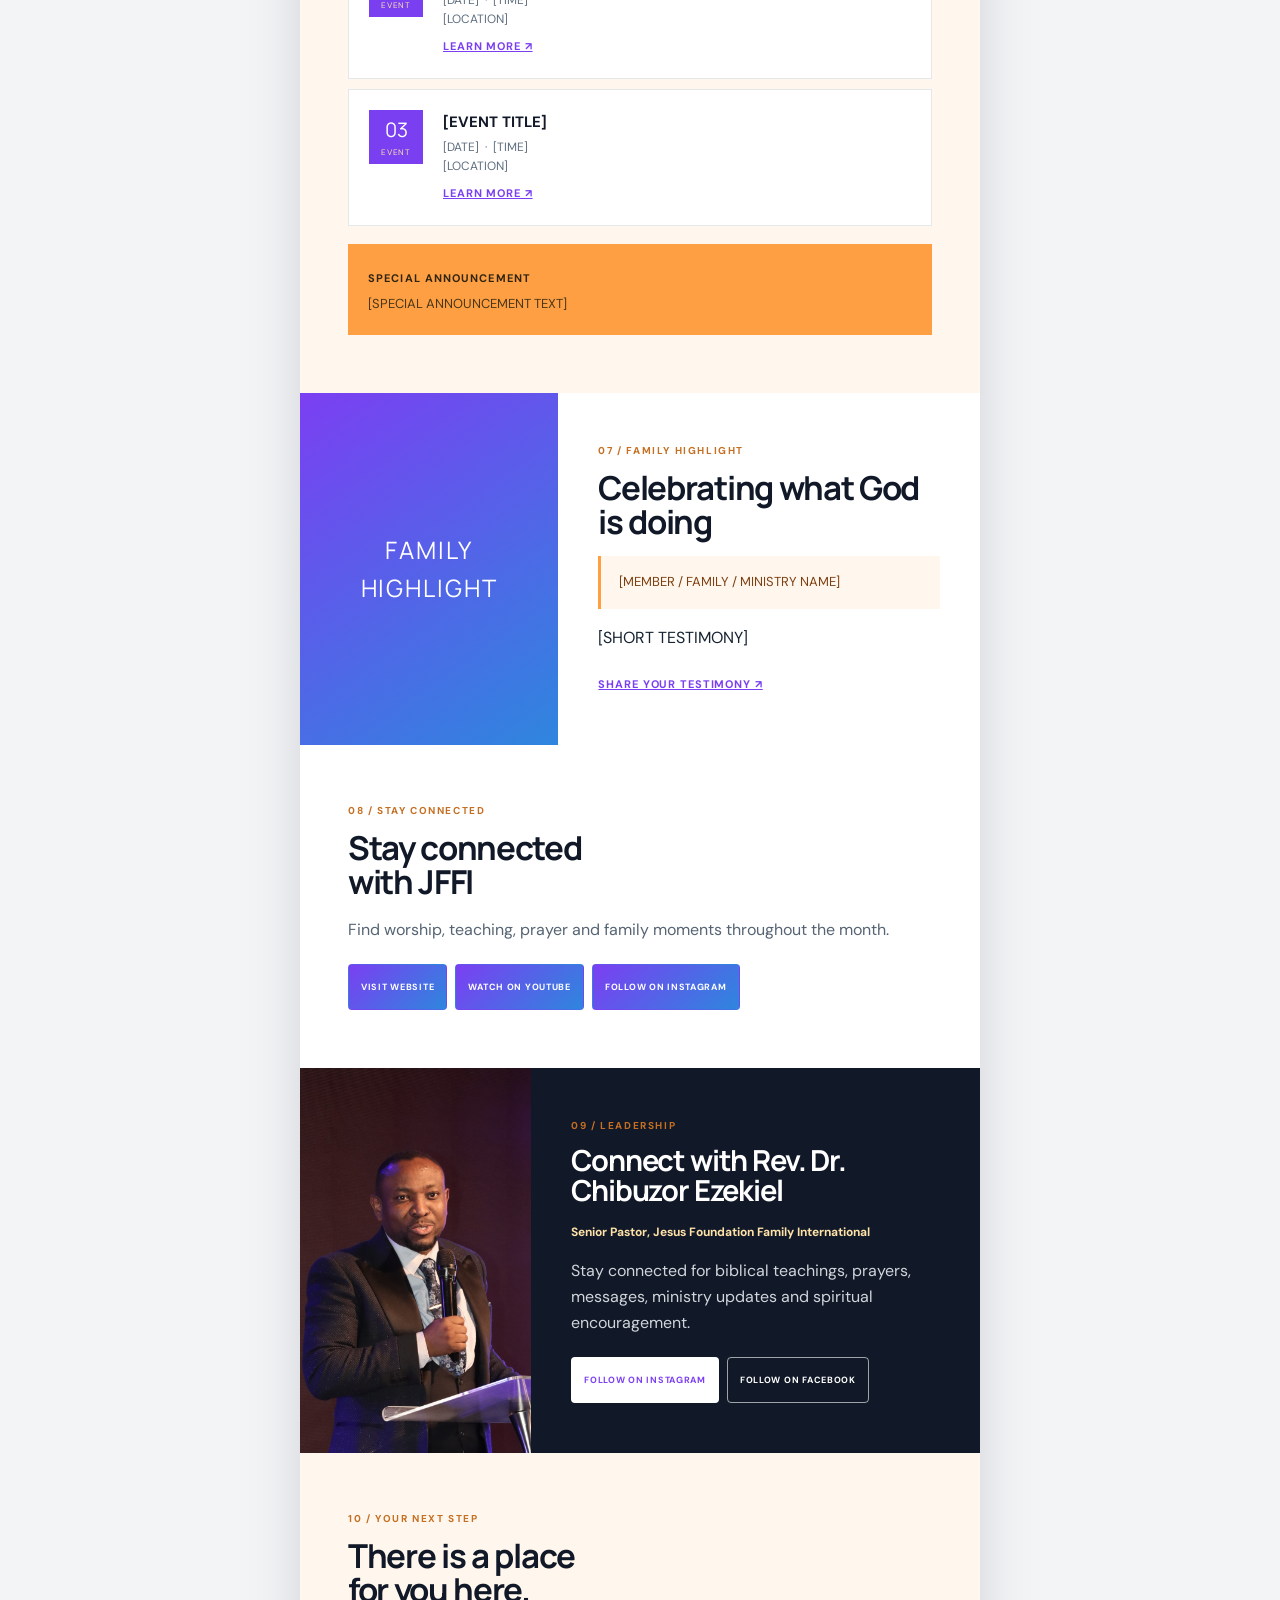
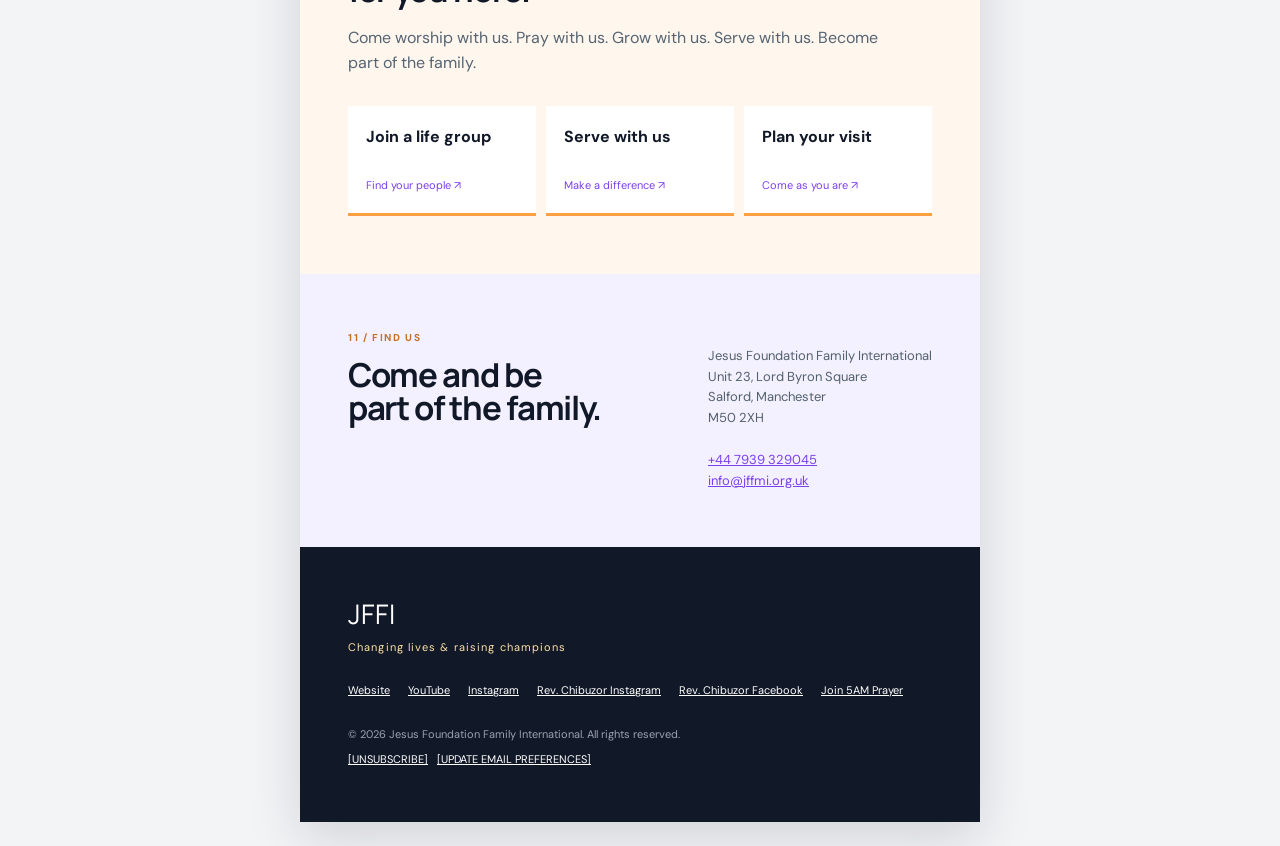
==== commit be35a040: "Add pastor image to leadership section" ====
--- a/index.html
+++ b/index.html
@@ -44,7 +44,7 @@
     <section class="section events" aria-labelledby="events-heading"><div class="section-number">06 / MARK YOUR CALENDAR</div><h2 id="events-heading">This month's events</h2><div class="event-list"><!-- ACL: Monthly event cards --><article class="event-card"><div class="event-date">01<span>EVENT</span></div><div><h3>[EVENT TITLE]</h3><p>[DATE] &nbsp;·&nbsp; [TIME]</p><p>[LOCATION]</p><a href="https://www.jffi.org/" target="_blank" rel="noopener">Learn more ↗</a></div></article><article class="event-card"><div class="event-date">02<span>EVENT</span></div><div><h3>[EVENT TITLE]</h3><p>[DATE] &nbsp;·&nbsp; [TIME]</p><p>[LOCATION]</p><a href="https://www.jffi.org/" target="_blank" rel="noopener">Learn more ↗</a></div></article><article class="event-card"><div class="event-date">03<span>EVENT</span></div><div><h3>[EVENT TITLE]</h3><p>[DATE] &nbsp;·&nbsp; [TIME]</p><p>[LOCATION]</p><a href="https://www.jffi.org/" target="_blank" rel="noopener">Learn more ↗</a></div></article></div><div class="announcement"><strong>Special announcement</strong><p>[SPECIAL ANNOUNCEMENT TEXT]</p></div></section>
     <section class="highlight-section" aria-labelledby="highlight-heading"><div class="highlight-photo" role="img" aria-label="Placeholder for a JFFI family testimony photo">FAMILY<br>HIGHLIGHT</div><div><div class="section-number">07 / FAMILY HIGHLIGHT</div><h2 id="highlight-heading">Celebrating what God is doing</h2><p class="editable">[MEMBER / FAMILY / MINISTRY NAME]</p><p>[SHORT TESTIMONY]</p><a class="text-link" href="mailto:info@jffmi.org.uk?subject=JFFI%20Testimony">Share your testimony ↗</a></div></section>
     <section class="section connect" aria-labelledby="connect-heading"><div class="section-number">08 / STAY CONNECTED</div><h2 id="connect-heading">Stay connected<br>with JFFI</h2><p>Find worship, teaching, prayer and family moments throughout the month.</p><div class="link-row"><a class="button button-navy" href="https://www.jffi.org/" target="_blank" rel="noopener">Visit website</a><a class="button button-navy" href="https://www.youtube.com/@jesusfoundationfamily" target="_blank" rel="noopener">Watch on YouTube</a><a class="button button-navy" href="https://www.instagram.com/jesusfoundationfamily/" target="_blank" rel="noopener">Follow on Instagram</a></div></section>
-    <section class="pastor-section" aria-labelledby="pastor-heading"><div class="portrait-placeholder" role="img" aria-label="Placeholder for a portrait of Rev. Dr. Chibuzor Ezekiel">CE</div><div><div class="section-number">09 / LEADERSHIP</div><h2 id="pastor-heading">Connect with Rev. Dr. Chibuzor Ezekiel</h2><p class="pastor-title">Senior Pastor, Jesus Foundation Family International</p><p>Stay connected for biblical teachings, prayers, messages, ministry updates and spiritual encouragement.</p><div class="link-row"><a class="button button-light" href="https://www.instagram.com/chibuzor_ezekiel/" target="_blank" rel="noopener">Follow on Instagram</a><a class="button button-outline" href="https://www.facebook.com/pastorchibuzor" target="_blank" rel="noopener">Follow on Facebook</a></div><!-- Add Rev. Dr. Chibuzor Ezekiel YouTube URL here when confirmed --></div></section>
+    <section class="pastor-section" aria-labelledby="pastor-heading"><div class="portrait-placeholder" style="overflow:hidden"><img class="portrait-photo" src="assets/pastor-chibuzor.jpg" alt="Rev. Dr. Chibuzor Ezekiel speaking at a JFFI service" style="display:block;width:100%;height:100%;min-height:300px;object-fit:cover;object-position:center top"></div><div><div class="section-number">09 / LEADERSHIP</div><h2 id="pastor-heading">Connect with Rev. Dr. Chibuzor Ezekiel</h2><p class="pastor-title">Senior Pastor, Jesus Foundation Family International</p><p>Stay connected for biblical teachings, prayers, messages, ministry updates and spiritual encouragement.</p><div class="link-row"><a class="button button-light" href="https://www.instagram.com/chibuzor_ezekiel/" target="_blank" rel="noopener">Follow on Instagram</a><a class="button button-outline" href="https://www.facebook.com/pastorchibuzor" target="_blank" rel="noopener">Follow on Facebook</a></div><!-- Add Rev. Dr. Chibuzor Ezekiel YouTube URL here when confirmed --></div></section>
     <section class="section get-involved" aria-labelledby="involved-heading"><div class="section-number">10 / YOUR NEXT STEP</div><h2 id="involved-heading">There is a place<br>for you here.</h2><p>Come worship with us. Pray with us. Grow with us. Serve with us. Become part of the family.</p><div class="involved-grid"><a href="mailto:info@jffmi.org.uk?subject=Join%20a%20Life%20Group"><strong>Join a life group</strong><span>Find your people ↗</span></a><a href="https://www.jffi.org/serve" target="_blank" rel="noopener"><strong>Serve with us</strong><span>Make a difference ↗</span></a><a href="https://www.jffi.org/services" target="_blank" rel="noopener"><strong>Plan your visit</strong><span>Come as you are ↗</span></a></div></section>
     <section class="contact-band" aria-labelledby="contact-heading"><div><div class="section-number">11 / FIND US</div><h2 id="contact-heading">Come and be<br>part of the family.</h2></div><address>Jesus Foundation Family International<br>Unit 23, Lord Byron Square<br>Salford, Manchester<br>M50 2XH<br><br><a href="tel:+447939329045">+44 7939 329045</a><br><a href="mailto:info@jffmi.org.uk">info@jffmi.org.uk</a></address></section>
     <footer class="footer"><div class="footer-brand">JFFI <span>Changing lives &amp; raising champions</span></div><div class="footer-links"><a href="https://www.jffi.org/">Website</a><a href="https://www.youtube.com/@jesusfoundationfamily">YouTube</a><a href="https://www.instagram.com/jesusfoundationfamily/">Instagram</a><a href="https://www.instagram.com/chibuzor_ezekiel/">Rev. Chibuzor Instagram</a><a href="https://www.facebook.com/pastorchibuzor">Rev. Chibuzor Facebook</a><a href="https://us04web.zoom.us/j/4757344359?pwd=Nm5sb29ndlJpcHVSc3JwTkI5MUhjdz09">Join 5AM Prayer</a></div><p>© 2026 Jesus Foundation Family International. All rights reserved.</p><p><a href="mailto:info@jffmi.org.uk?subject=Unsubscribe">[UNSUBSCRIBE]</a> &nbsp; <a href="mailto:info@jffmi.org.uk?subject=Update%20email%20preferences">[UPDATE EMAIL PREFERENCES]</a></p></footer>
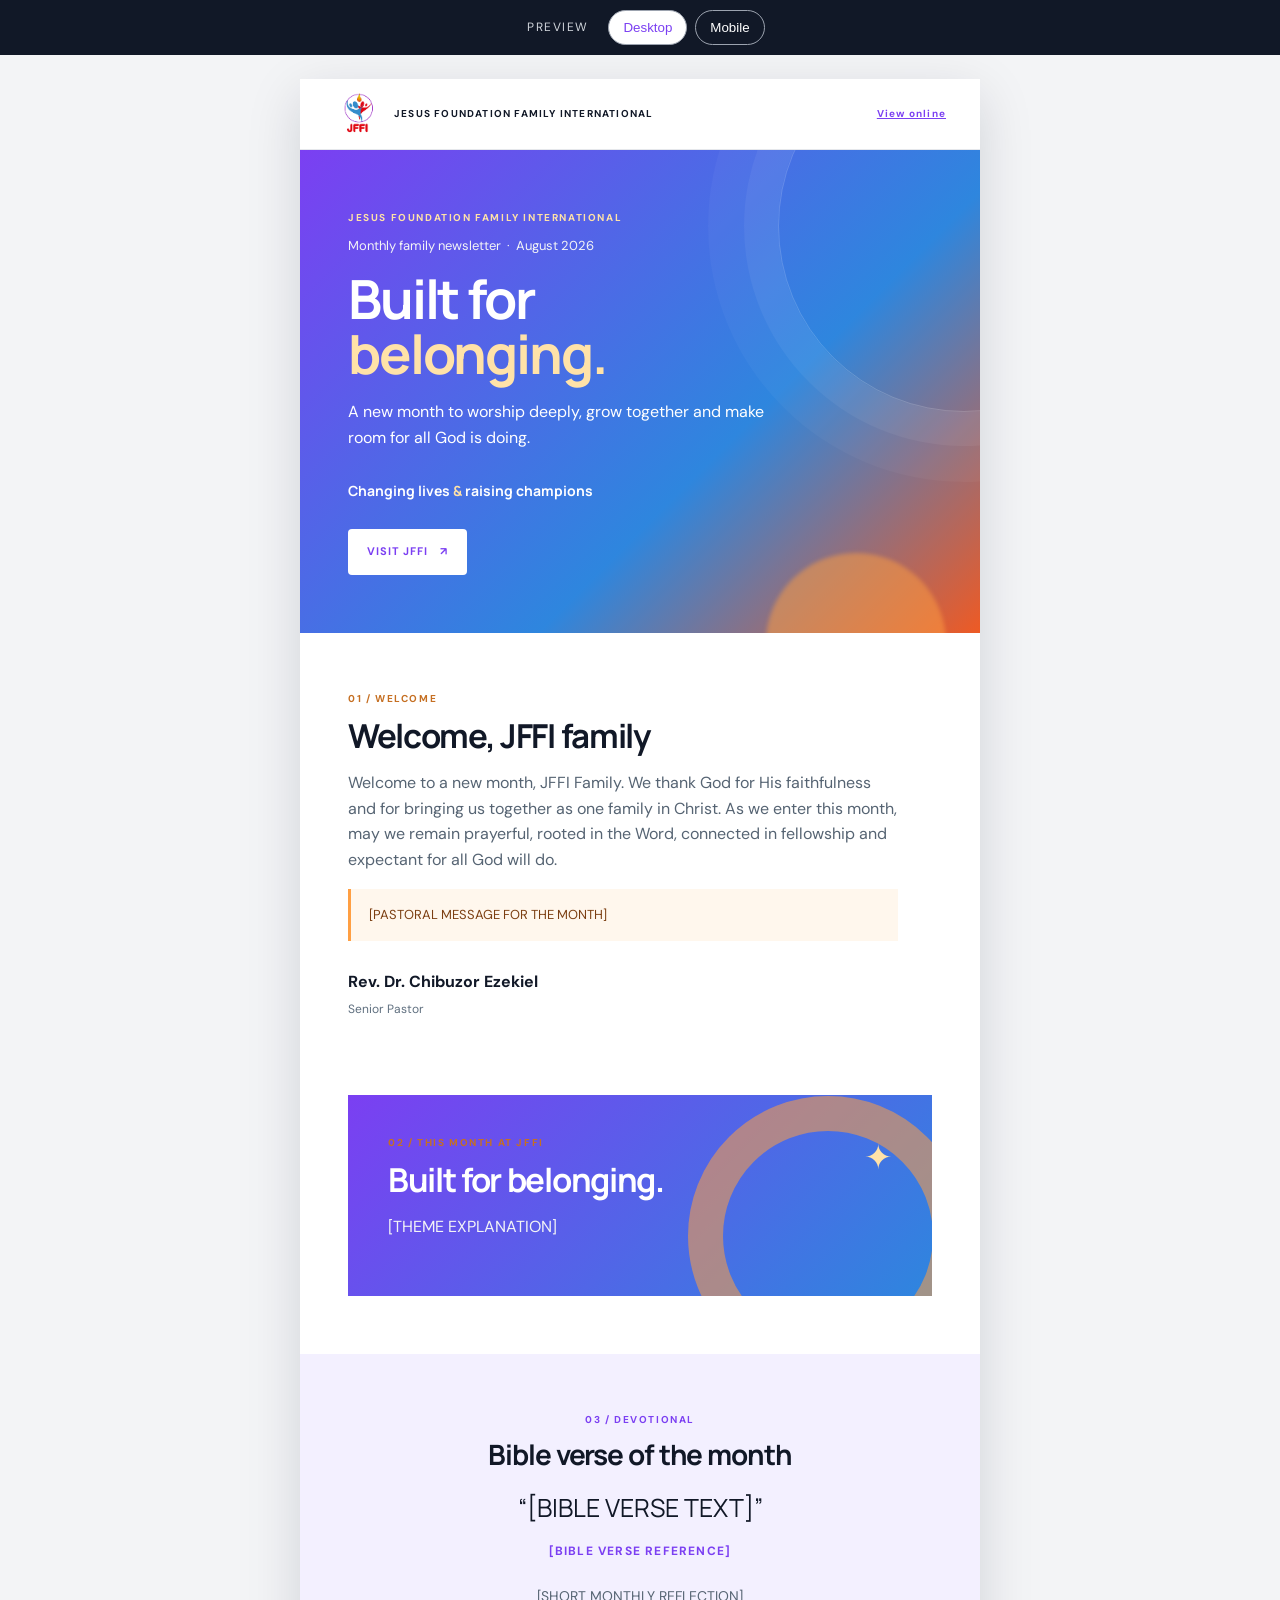
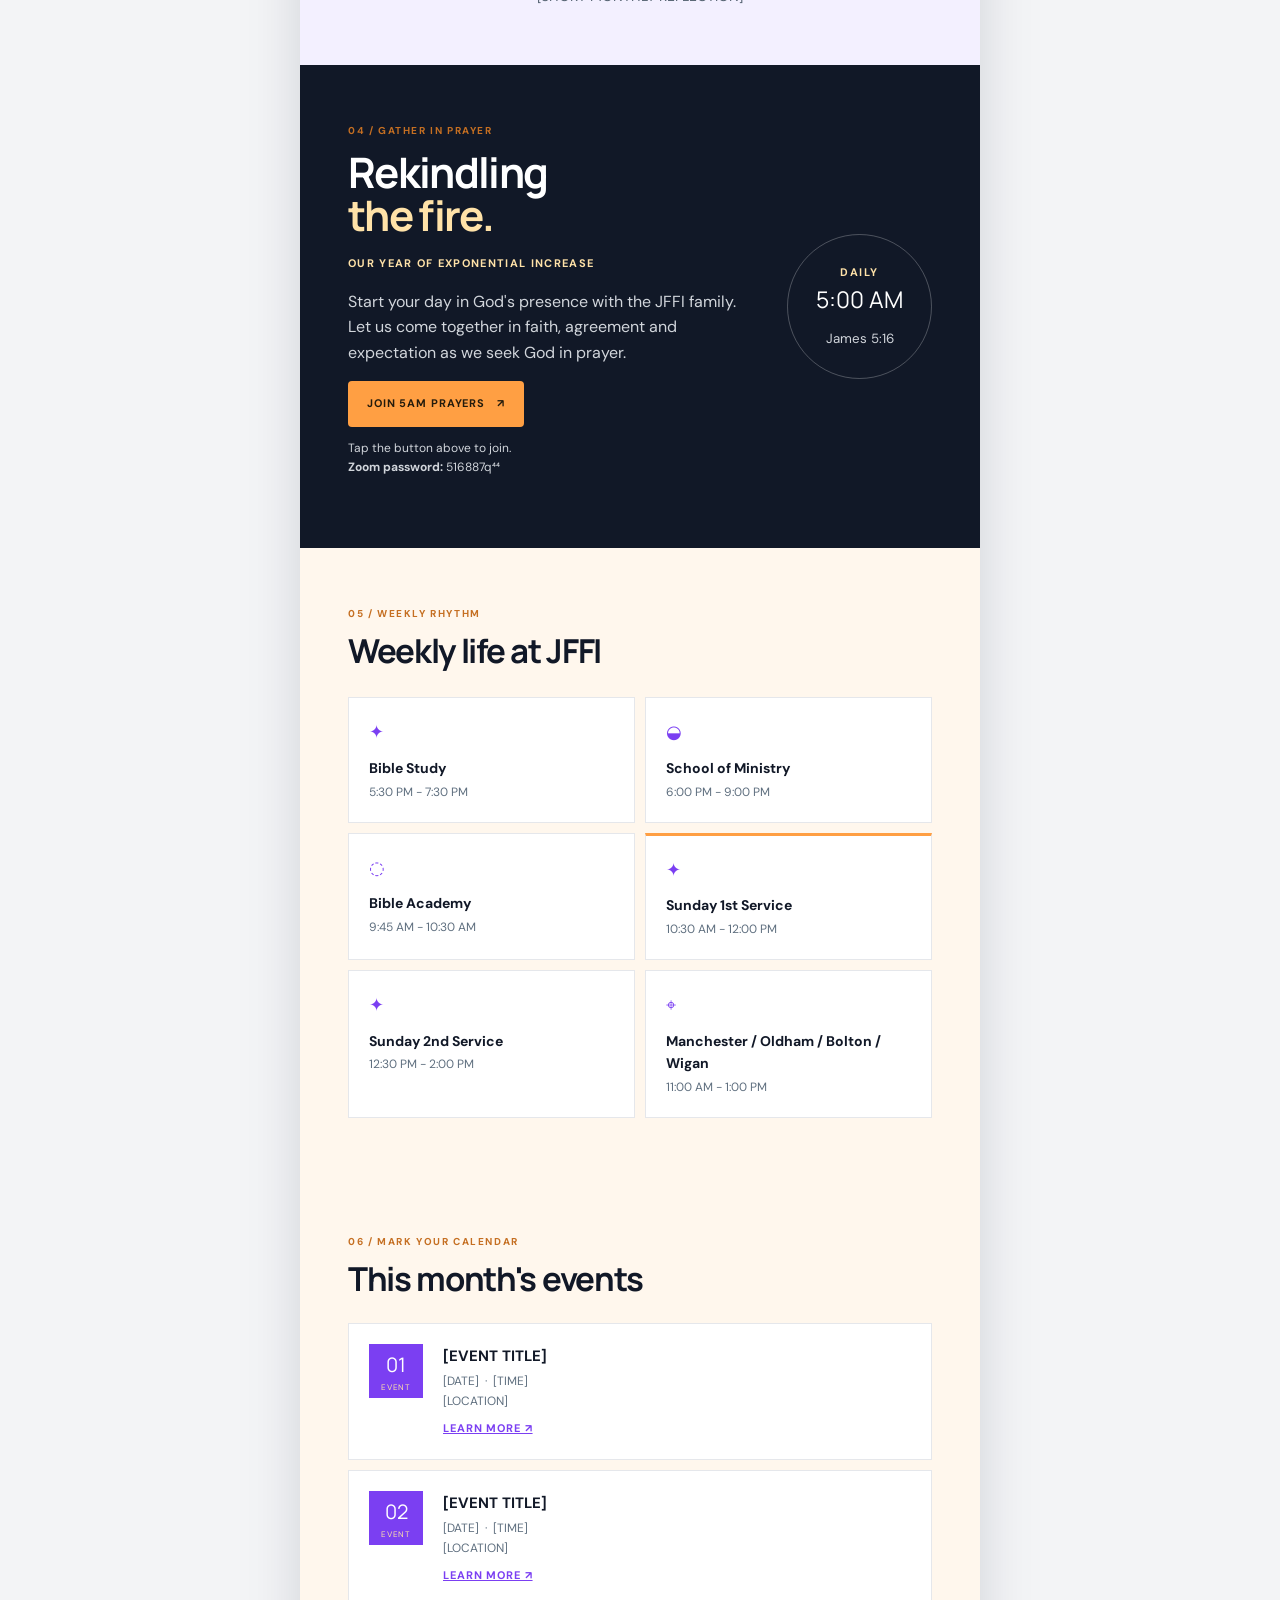
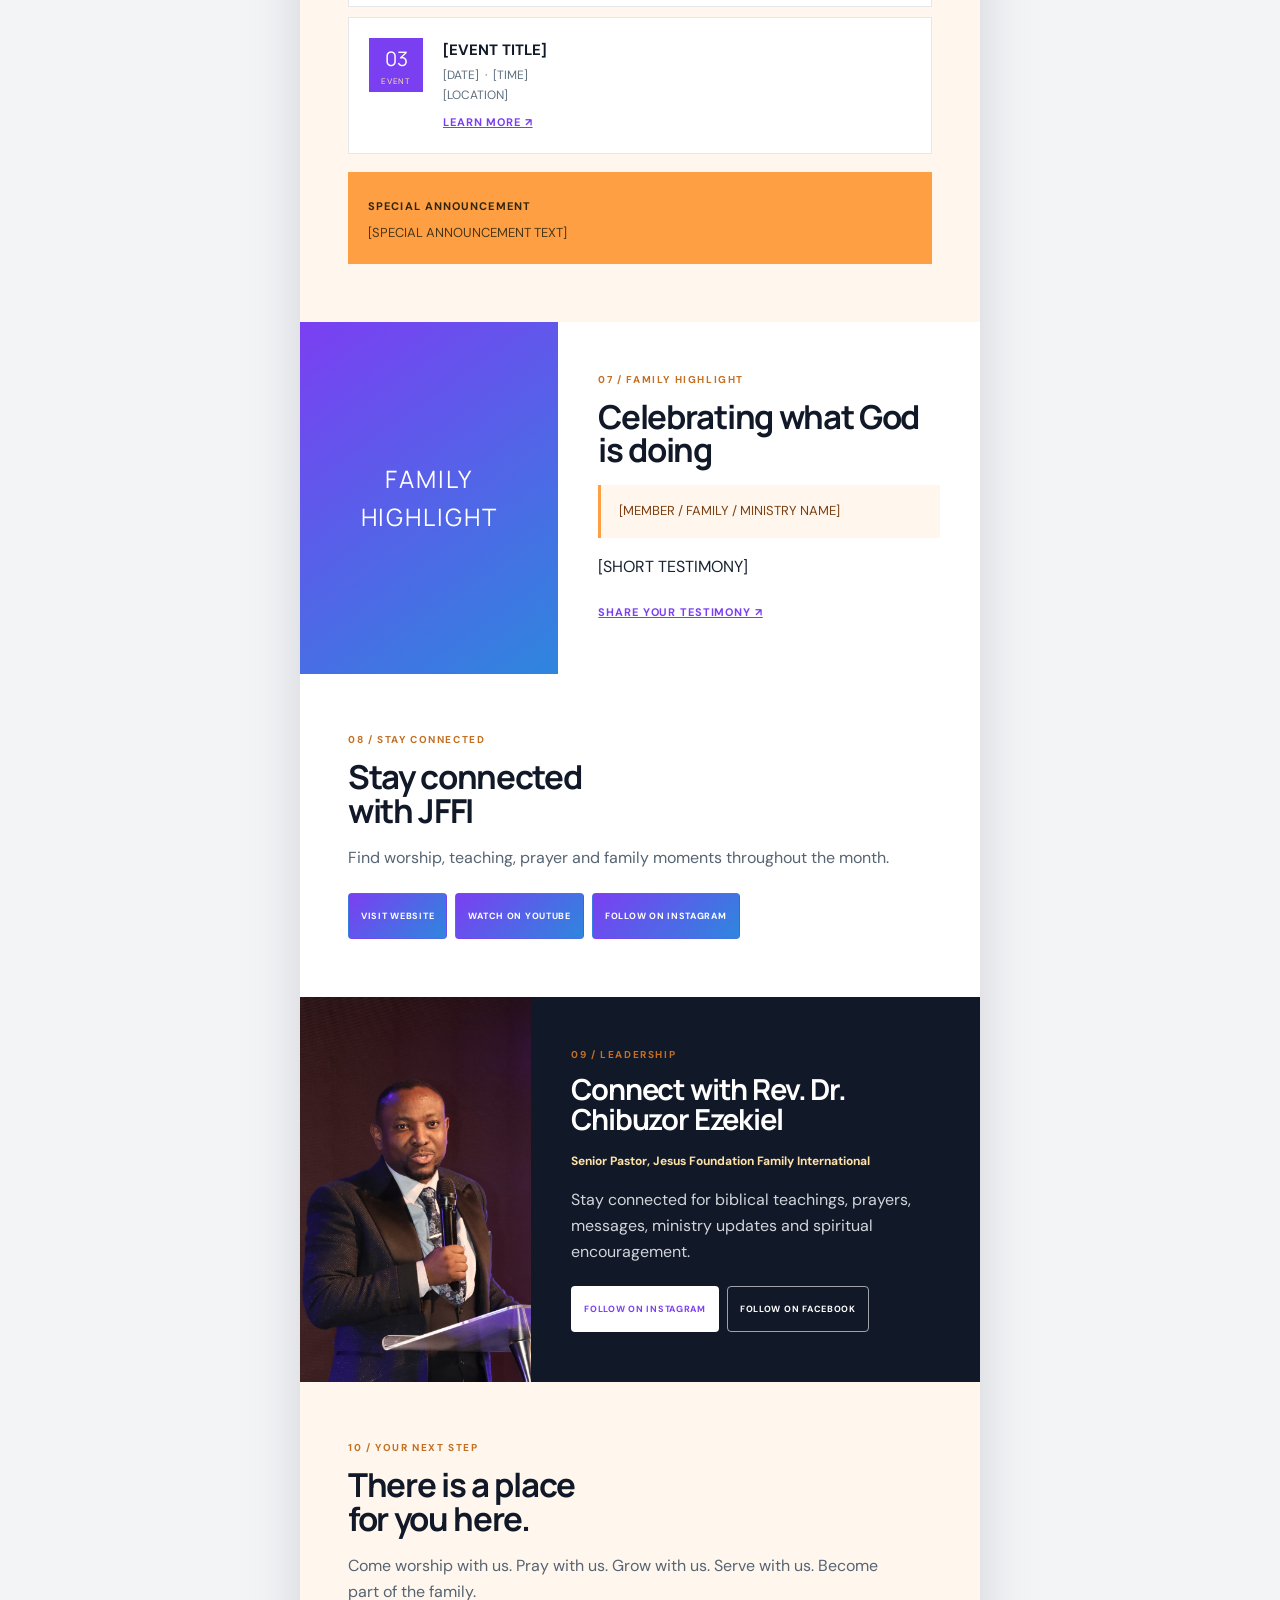
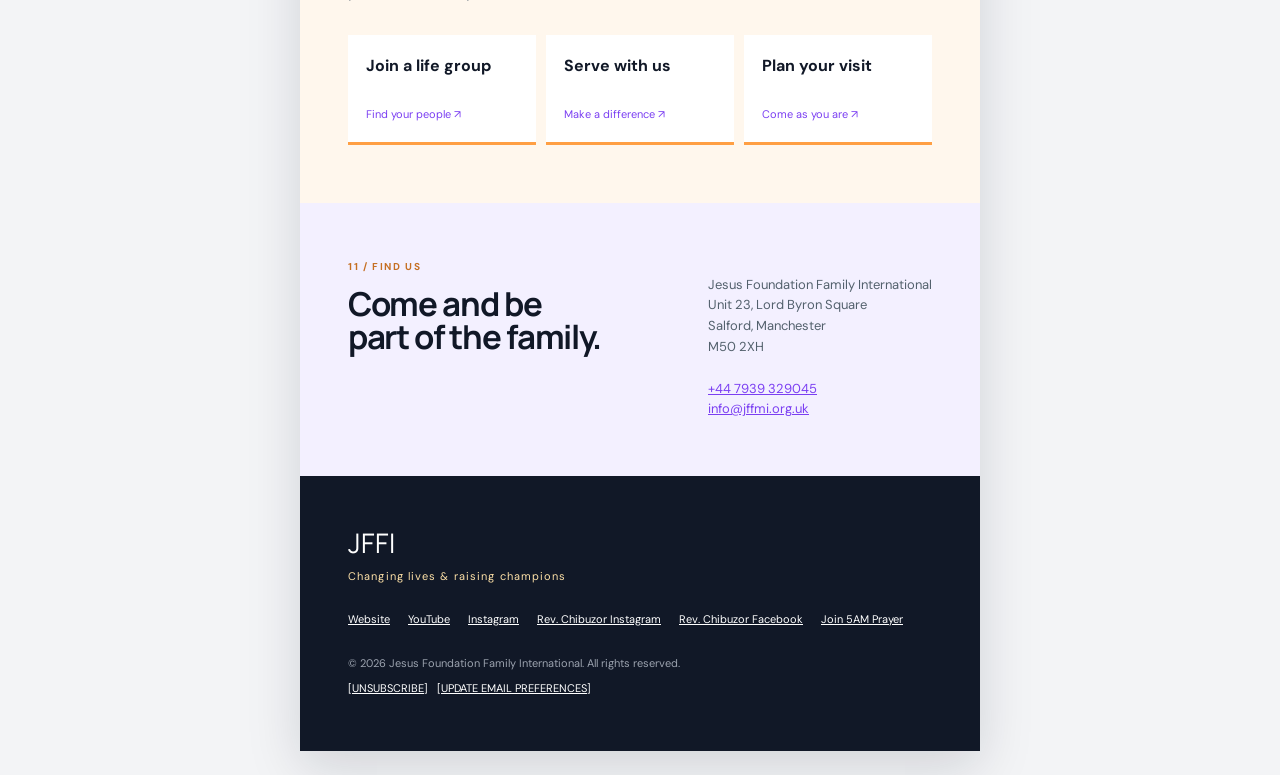
==== commit a6330767: "Refine JFFI logo placement" ====
--- a/index.html
+++ b/index.html
@@ -34,8 +34,8 @@
     <button class="preview-control" data-width="375">Mobile</button>
   </div>
   <main class="newsletter-shell" id="newsletter">
-    <div class="utility-bar"><span>JESUS FOUNDATION FAMILY INTERNATIONAL</span><a href="#newsletter">View online</a></div>
-    <header class="hero"><div class="hero-glow"></div><div class="hero-mark"><img class="hero-logo" src="assets/jffi-logo.png" alt="Jesus Foundation Family International logo"></div><p class="eyebrow">JESUS FOUNDATION FAMILY INTERNATIONAL</p><p class="hero-kicker">Monthly family newsletter &nbsp;·&nbsp; August 2026</p><!-- ACL: Monthly theme content --><h1>Built for<br><em>belonging.</em></h1><p class="hero-intro">A new month to worship deeply, grow together and make room for all God is doing.</p><p class="brand-line">Changing lives <span>&amp;</span> raising champions</p><a class="button button-light" href="https://www.jffi.org/" target="_blank" rel="noopener">Visit JFFI <span aria-hidden="true">↗</span></a></header>
+    <div class="utility-bar"><span class="utility-brand"><img class="utility-logo" src="assets/jffi-logo.png" alt="Jesus Foundation Family International logo"><span>JESUS FOUNDATION FAMILY INTERNATIONAL</span></span><a href="#newsletter">View online</a></div>
+    <header class="hero"><div class="hero-glow"></div><p class="eyebrow">JESUS FOUNDATION FAMILY INTERNATIONAL</p><p class="hero-kicker">Monthly family newsletter &nbsp;·&nbsp; August 2026</p><!-- ACL: Monthly theme content --><h1>Built for<br><em>belonging.</em></h1><p class="hero-intro">A new month to worship deeply, grow together and make room for all God is doing.</p><p class="brand-line">Changing lives <span>&amp;</span> raising champions</p><a class="button button-light" href="https://www.jffi.org/" target="_blank" rel="noopener">Visit JFFI <span aria-hidden="true">↗</span></a></header>
     <section class="section welcome" aria-labelledby="welcome-heading"><div class="section-number">01 / WELCOME</div><h2 id="welcome-heading">Welcome, JFFI family</h2><p>Welcome to a new month, JFFI Family. We thank God for His faithfulness and for bringing us together as one family in Christ. As we enter this month, may we remain prayerful, rooted in the Word, connected in fellowship and expectant for all God will do.</p><!-- ACL: Monthly pastoral message --><p class="editable">[PASTORAL MESSAGE FOR THE MONTH]</p><p class="signature">Rev. Dr. Chibuzor Ezekiel<br><span>Senior Pastor</span></p></section>
     <section class="section theme-section" aria-labelledby="theme-heading"><div class="theme-card"><div class="sun-mark" aria-hidden="true">✦</div><div class="section-number">02 / THIS MONTH AT JFFI</div><!-- ACL: Monthly theme --><h2 id="theme-heading">Built for belonging.</h2><p>[THEME EXPLANATION]</p></div></section>
     <section class="scripture-band" aria-labelledby="scripture-heading"><div class="section-number">03 / DEVOTIONAL</div><h2 id="scripture-heading">Bible verse of the month</h2><!-- ACL: Monthly Bible verse --><p class="verse">“[BIBLE VERSE TEXT]”</p><p class="reference">[BIBLE VERSE REFERENCE]</p><p class="reflection">[SHORT MONTHLY REFLECTION]</p></section>
--- a/styles.css
+++ b/styles.css
@@ -1 +1,780 @@
-:root{--jffi-purple:#7b3ff2;--jffi-blue:#2e86de;--jffi-red:#ee5a24;--jffi-orange:#ff9f43;--jffi-navy:#111827;--jffi-gold:#ff9f43;--jffi-warm:#fff7ed;--jffi-white:#fff;--jffi-off-white:#f9fafb;--jffi-text:#172331;--jffi-muted:#5f6f7f;--line:#e5e7eb}*{box-sizing:border-box}html{background:#f3f4f6}body{margin:0;color:var(--jffi-text);font-family:'DM Sans',Arial,sans-serif;line-height:1.6}.dev-toolbar{position:sticky;top:0;z-index:10;display:flex;justify-content:center;gap:8px;padding:10px;background:#111827;color:#fff;font-size:12px}.toolbar-label{padding:8px 12px;color:#d1d5db;text-transform:uppercase;letter-spacing:.12em}.preview-control{border:1px solid #9ca3af;border-radius:99px;background:transparent;color:#fff;padding:7px 14px;cursor:pointer}.preview-control.is-active{background:#fff;color:var(--jffi-purple)}.newsletter-shell{max-width:680px;margin:24px auto;background:#fff;box-shadow:0 16px 50px #11182725;overflow:hidden}.utility-bar{display:flex;justify-content:space-between;padding:12px 34px;background:#111827;color:#d1d5db;font-size:10px;letter-spacing:.12em}.utility-bar a{color:#fff}.hero{position:relative;overflow:hidden;padding:54px 48px 58px;background:linear-gradient(135deg,#7b3ff2 0%,#2e86de 62%,#ee5a24 100%);color:#fff}.hero:after{content:'';position:absolute;width:370px;height:370px;right:-170px;top:-110px;border:1px solid #ffffff2e;border-radius:50%;box-shadow:0 0 0 34px #ffffff0d,0 0 0 70px #ffffff08}.hero-glow{position:absolute;width:180px;height:180px;right:5%;bottom:-100px;background:#ff9f4380;filter:blur(2px);border-radius:50%}.hero-mark{position:relative;z-index:1;display:grid;place-items:center;width:74px;height:74px;margin-bottom:34px;padding:6px;background:#ffffffee;border:1px solid #ffffff;border-radius:50%;box-shadow:0 8px 22px #11182730}.hero-logo{display:block;width:100%;height:100%;object-fit:contain}.eyebrow,.section-number{color:#c56f22;font-size:10px;font-weight:700;letter-spacing:.16em;text-transform:uppercase}.hero .eyebrow,.hero .section-number{color:#ffe2a8}.hero-kicker{position:relative;z-index:1;margin:0 0 14px;color:#f3f4f6;font-size:13px}.hero h1,h2{font-family:Manrope,Arial,sans-serif;letter-spacing:-.04em;line-height:1.02}.hero h1{position:relative;z-index:1;max-width:480px;margin:0 0 18px;font-size:54px}.hero h1 em,h2 em{color:#ffe2a8;font-style:normal}.hero-intro{position:relative;z-index:1;max-width:420px;margin:0;color:#fff;font-size:16px}.brand-line{position:relative;z-index:1;margin:30px 0 26px;font-family:Manrope,Arial;font-size:14px;font-weight:700}.brand-line span{color:#ffe2a8}.button{display:inline-flex;align-items:center;justify-content:center;gap:12px;min-height:46px;padding:11px 18px;border:1px solid transparent;border-radius:4px;text-decoration:none;font-size:11px;font-weight:700;letter-spacing:.08em;text-transform:uppercase}.button-light{background:#fff;color:var(--jffi-purple)}.button-gold{background:var(--jffi-orange);color:#241b0c}.button-navy{background:linear-gradient(135deg,#7b3ff2,#2e86de);color:#fff}.button-outline{border-color:#ffffff99;color:#fff}.section{padding:58px 48px}.welcome{background:#fff}.section h2,.highlight-section h2,.pastor-section h2,.contact-band h2{margin:12px 0 18px;font-size:33px;color:#111827}.section p{max-width:550px;color:#566473}.editable{padding:16px 18px;border-left:3px solid var(--jffi-orange);background:#fff7ed;color:#7c3f12!important;font-size:13px}.signature{margin-top:28px!important;color:#111827!important;font-weight:700}.signature span{font-size:12px;font-weight:400;color:var(--jffi-muted)}.theme-section{padding-top:0;background:#fff}.theme-card{position:relative;overflow:hidden;padding:40px;background:linear-gradient(135deg,#7b3ff2,#2e86de);color:#fff}.theme-card:after{content:'';position:absolute;right:-36px;bottom:-80px;width:210px;height:210px;border:35px solid #ff9f43;border-radius:50%;opacity:.55}.theme-card h2{position:relative;z-index:1;color:#fff}.theme-card p{position:relative;z-index:1;color:#f3f4f6}.sun-mark{position:absolute;top:36px;right:40px;color:#ffe2a8;font-size:34px}.scripture-band{padding:58px 48px;background:#f3f0ff;color:#111827;text-align:center}.scripture-band .section-number{color:var(--jffi-purple)}.scripture-band h2{margin:12px 0 24px;font-size:28px}.verse{max-width:520px;margin:0 auto;color:#111827;font-family:Manrope,Arial;font-size:25px;line-height:1.25}.reference{margin:18px 0 24px;color:var(--jffi-purple);font-size:12px;font-weight:700;letter-spacing:.1em;text-transform:uppercase}.reflection{max-width:440px;margin:auto;color:#566473;font-size:14px}.prayer-section{display:flex;justify-content:space-between;gap:28px;background:#111827;color:#fff}.prayer-section h2{color:#fff;font-size:42px}.prayer-section p{color:#d1d5db}.prayer-subhead{color:#ffe2a8!important;font-size:11px!important;font-weight:700;letter-spacing:.12em}.tap-note{font-size:12px}.time-block{align-self:center;min-width:145px;padding:23px;border:1px solid #ffffff40;border-radius:50%;aspect-ratio:1;display:flex;flex-direction:column;align-items:center;justify-content:center;text-align:center}.time-block strong{color:#ffe2a8;font-size:11px;letter-spacing:.15em}.time-block span{font-family:Manrope;font-size:23px}.time-block small{margin-top:10px;color:#d1d5db}.schedule,.events,.get-involved{background:var(--jffi-warm)}.schedule-grid{display:grid;grid-template-columns:repeat(2,1fr);gap:10px;margin-top:30px}.schedule-item{padding:20px;background:#fff;border:1px solid var(--line)}.schedule-item.featured{border-top:3px solid var(--jffi-orange)}.schedule-icon{color:var(--jffi-purple);font-size:18px}.schedule-item h3{margin:10px 0 3px;color:#111827;font-size:14px}.schedule-item p,.event-card p{margin:0;color:var(--jffi-muted);font-size:12px}.event-list{display:grid;gap:10px;margin-top:28px}.event-card{display:flex;gap:20px;padding:20px;background:#fff;border:1px solid var(--line)}.event-date{display:grid;place-items:center;align-content:center;min-width:54px;height:54px;background:#7b3ff2;color:#fff;font-family:Manrope;font-size:20px}.event-date span{font-family:'DM Sans';font-size:8px;letter-spacing:.1em;color:#ffe2a8}.event-card h3{margin:0 0 4px;color:#111827;font-size:15px}.event-card a,.text-link{display:inline-block;margin-top:9px;color:var(--jffi-purple);font-size:11px;font-weight:700;letter-spacing:.08em;text-transform:uppercase}.announcement{margin-top:18px;padding:20px;background:#ff9f43;color:#302510}.announcement strong{font-size:11px;text-transform:uppercase;letter-spacing:.1em}.announcement p{margin:5px 0 0;color:#493817;font-size:13px}.highlight-section{display:grid;grid-template-columns:38% 62%;background:#fff}.highlight-photo,.portrait-placeholder{display:grid;place-items:center;min-height:300px;background:linear-gradient(145deg,#7b3ff2,#2e86de);color:#fff;font-family:Manrope;font-size:24px;letter-spacing:.08em;text-align:center}.highlight-section>div:last-child{padding:50px 40px}.pastor-section{display:grid;grid-template-columns:34% 66%;background:#111827;color:#fff}.pastor-section>div:last-child{padding:50px 40px}.pastor-section h2{color:#fff;font-size:29px}.pastor-section p{color:#d1d5db}.pastor-title{color:#ffe2a8!important;font-size:12px!important;font-weight:700}.link-row{display:flex;flex-wrap:wrap;gap:8px;margin-top:22px}.link-row .button{font-size:9px;padding:10px 12px}.involved-grid{display:grid;grid-template-columns:repeat(3,1fr);gap:10px;margin-top:30px}.involved-grid a{display:flex;min-height:110px;flex-direction:column;justify-content:space-between;padding:18px;background:#fff;color:#111827;text-decoration:none;border-bottom:3px solid var(--jffi-orange)}.involved-grid span{color:var(--jffi-purple);font-size:11px}.contact-band{display:flex;justify-content:space-between;gap:30px;padding:56px 48px;background:#f3f0ff}.contact-band address{padding-top:16px;color:#53616d;font-size:13px;font-style:normal}.contact-band a{color:var(--jffi-purple)}.footer{padding:45px 48px;background:#111827;color:#d1d5db;font-size:11px}.footer-brand{margin-bottom:25px;color:#fff;font-family:Manrope;font-size:27px}.footer-brand span{display:block;margin-top:4px;color:#ffe2a8;font-family:'DM Sans';font-size:11px;font-weight:400;letter-spacing:.1em}.footer-links{display:flex;flex-wrap:wrap;gap:8px 18px;margin-bottom:26px}.footer a{color:#fff}.footer p{margin:8px 0;color:#9ca3af}@media(max-width:600px){.newsletter-shell{margin:0 auto}.utility-bar{padding:10px 20px;font-size:8px}.hero,.section,.scripture-band{padding-left:24px;padding-right:24px}.hero{padding-top:38px}.hero h1{font-size:45px}.hero-mark{margin-bottom:28px}.prayer-section{display:block}.time-block{margin:30px auto 0;max-width:140px}.schedule-grid,.involved-grid{grid-template-columns:1fr}.highlight-section,.pastor-section{grid-template-columns:1fr}.highlight-photo,.portrait-placeholder{min-height:200px}.highlight-section>div:last-child,.pastor-section>div:last-child{padding:36px 24px}.contact-band{display:block;padding:45px 24px}.contact-band address{padding-top:0}.footer{padding:38px 24px}.dev-toolbar{position:static}}
+:root {
+  --jffi-purple: #7b3ff2;
+  --jffi-blue: #2e86de;
+  --jffi-red: #ee5a24;
+  --jffi-orange: #ff9f43;
+  --jffi-navy: #111827;
+  --jffi-warm: #fff7ed;
+  --jffi-text: #172331;
+  --jffi-muted: #5f6f7f;
+  --line: #e5e7eb;
+}
+
+* {
+  box-sizing: border-box;
+}
+
+html {
+  background: #f3f4f6;
+}
+
+body {
+  margin: 0;
+  color: var(--jffi-text);
+  font-family: "DM Sans", Arial, sans-serif;
+  line-height: 1.6;
+}
+
+.dev-toolbar {
+  position: sticky;
+  top: 0;
+  z-index: 10;
+  display: flex;
+  justify-content: center;
+  gap: 8px;
+  padding: 10px;
+  background: var(--jffi-navy);
+  color: #fff;
+  font-size: 12px;
+}
+
+.toolbar-label {
+  padding: 8px 12px;
+  color: #d1d5db;
+  text-transform: uppercase;
+  letter-spacing: .12em;
+}
+
+.preview-control {
+  border: 1px solid #9ca3af;
+  border-radius: 99px;
+  background: transparent;
+  color: #fff;
+  padding: 7px 14px;
+  cursor: pointer;
+}
+
+.preview-control.is-active {
+  background: #fff;
+  color: var(--jffi-purple);
+}
+
+.newsletter-shell {
+  max-width: 680px;
+  margin: 24px auto;
+  background: #fff;
+  box-shadow: 0 16px 50px #11182725;
+  overflow: hidden;
+}
+
+.utility-bar {
+  display: flex;
+  align-items: center;
+  justify-content: space-between;
+  gap: 18px;
+  padding: 14px 34px;
+  background: #fff;
+  color: var(--jffi-navy);
+  border-bottom: 1px solid var(--line);
+  font-size: 10px;
+  font-weight: 700;
+  letter-spacing: .12em;
+}
+
+.utility-brand {
+  display: flex;
+  align-items: center;
+  min-width: 0;
+  gap: 12px;
+}
+
+.utility-logo {
+  display: block;
+  width: 48px;
+  height: auto;
+  flex: 0 0 auto;
+}
+
+.utility-brand span {
+  min-width: 0;
+}
+
+.utility-bar a {
+  color: var(--jffi-purple);
+  white-space: nowrap;
+}
+
+.hero {
+  position: relative;
+  overflow: hidden;
+  padding: 50px 48px 58px;
+  background: linear-gradient(135deg, #7b3ff2 0%, #2e86de 62%, #ee5a24 100%);
+  color: #fff;
+}
+
+.hero:after {
+  content: "";
+  position: absolute;
+  width: 370px;
+  height: 370px;
+  right: -170px;
+  top: -110px;
+  border: 1px solid #ffffff2e;
+  border-radius: 50%;
+  box-shadow: 0 0 0 34px #ffffff0d, 0 0 0 70px #ffffff08;
+}
+
+.hero-glow {
+  position: absolute;
+  width: 180px;
+  height: 180px;
+  right: 5%;
+  bottom: -100px;
+  background: #ff9f4380;
+  filter: blur(2px);
+  border-radius: 50%;
+}
+
+.eyebrow,
+.section-number {
+  color: #c56f22;
+  font-size: 10px;
+  font-weight: 700;
+  letter-spacing: .16em;
+  text-transform: uppercase;
+}
+
+.hero .eyebrow {
+  position: relative;
+  z-index: 1;
+  color: #ffe2a8;
+}
+
+.hero-kicker {
+  position: relative;
+  z-index: 1;
+  margin: 0 0 14px;
+  color: #f3f4f6;
+  font-size: 13px;
+}
+
+.hero h1,
+h2 {
+  font-family: Manrope, Arial, sans-serif;
+  letter-spacing: -.04em;
+  line-height: 1.02;
+}
+
+.hero h1 {
+  position: relative;
+  z-index: 1;
+  max-width: 480px;
+  margin: 0 0 18px;
+  font-size: 54px;
+}
+
+.hero h1 em,
+h2 em {
+  color: #ffe2a8;
+  font-style: normal;
+}
+
+.hero-intro {
+  position: relative;
+  z-index: 1;
+  max-width: 420px;
+  margin: 0;
+  color: #fff;
+  font-size: 16px;
+}
+
+.brand-line {
+  position: relative;
+  z-index: 1;
+  margin: 30px 0 26px;
+  font-family: Manrope, Arial, sans-serif;
+  font-size: 14px;
+  font-weight: 700;
+}
+
+.brand-line span {
+  color: #ffe2a8;
+}
+
+.button {
+  display: inline-flex;
+  align-items: center;
+  justify-content: center;
+  gap: 12px;
+  min-height: 46px;
+  padding: 11px 18px;
+  border: 1px solid transparent;
+  border-radius: 4px;
+  text-decoration: none;
+  font-size: 11px;
+  font-weight: 700;
+  letter-spacing: .08em;
+  text-transform: uppercase;
+}
+
+.button-light {
+  background: #fff;
+  color: var(--jffi-purple);
+}
+
+.button-gold {
+  background: var(--jffi-orange);
+  color: #241b0c;
+}
+
+.button-navy {
+  background: linear-gradient(135deg, #7b3ff2, #2e86de);
+  color: #fff;
+}
+
+.button-outline {
+  border-color: #ffffff99;
+  color: #fff;
+}
+
+.section {
+  padding: 58px 48px;
+}
+
+.welcome {
+  background: #fff;
+}
+
+.section h2,
+.highlight-section h2,
+.pastor-section h2,
+.contact-band h2 {
+  margin: 12px 0 18px;
+  font-size: 33px;
+  color: var(--jffi-navy);
+}
+
+.section p {
+  max-width: 550px;
+  color: #566473;
+}
+
+.editable {
+  padding: 16px 18px;
+  border-left: 3px solid var(--jffi-orange);
+  background: var(--jffi-warm);
+  color: #7c3f12 !important;
+  font-size: 13px;
+}
+
+.signature {
+  margin-top: 28px !important;
+  color: var(--jffi-navy) !important;
+  font-weight: 700;
+}
+
+.signature span {
+  font-size: 12px;
+  font-weight: 400;
+  color: var(--jffi-muted);
+}
+
+.theme-section {
+  padding-top: 0;
+  background: #fff;
+}
+
+.theme-card {
+  position: relative;
+  overflow: hidden;
+  padding: 40px;
+  background: linear-gradient(135deg, #7b3ff2, #2e86de);
+  color: #fff;
+}
+
+.theme-card:after {
+  content: "";
+  position: absolute;
+  right: -36px;
+  bottom: -80px;
+  width: 210px;
+  height: 210px;
+  border: 35px solid var(--jffi-orange);
+  border-radius: 50%;
+  opacity: .55;
+}
+
+.theme-card h2,
+.theme-card p {
+  position: relative;
+  z-index: 1;
+}
+
+.theme-card h2 {
+  color: #fff;
+}
+
+.theme-card p {
+  color: #f3f4f6;
+}
+
+.sun-mark {
+  position: absolute;
+  top: 36px;
+  right: 40px;
+  color: #ffe2a8;
+  font-size: 34px;
+}
+
+.scripture-band {
+  padding: 58px 48px;
+  background: #f3f0ff;
+  color: var(--jffi-navy);
+  text-align: center;
+}
+
+.scripture-band .section-number {
+  color: var(--jffi-purple);
+}
+
+.scripture-band h2 {
+  margin: 12px 0 24px;
+  font-size: 28px;
+}
+
+.verse {
+  max-width: 520px;
+  margin: 0 auto;
+  color: var(--jffi-navy);
+  font-family: Manrope, Arial, sans-serif;
+  font-size: 25px;
+  line-height: 1.25;
+}
+
+.reference {
+  margin: 18px 0 24px;
+  color: var(--jffi-purple);
+  font-size: 12px;
+  font-weight: 700;
+  letter-spacing: .1em;
+  text-transform: uppercase;
+}
+
+.reflection {
+  max-width: 440px;
+  margin: auto;
+  color: #566473;
+  font-size: 14px;
+}
+
+.prayer-section {
+  display: flex;
+  justify-content: space-between;
+  gap: 28px;
+  background: var(--jffi-navy);
+  color: #fff;
+}
+
+.prayer-section h2 {
+  color: #fff;
+  font-size: 42px;
+}
+
+.prayer-section p {
+  color: #d1d5db;
+}
+
+.prayer-subhead {
+  color: #ffe2a8 !important;
+  font-size: 11px !important;
+  font-weight: 700;
+  letter-spacing: .12em;
+}
+
+.tap-note {
+  font-size: 12px;
+}
+
+.time-block {
+  align-self: center;
+  min-width: 145px;
+  padding: 23px;
+  border: 1px solid #ffffff40;
+  border-radius: 50%;
+  aspect-ratio: 1;
+  display: flex;
+  flex-direction: column;
+  align-items: center;
+  justify-content: center;
+  text-align: center;
+}
+
+.time-block strong {
+  color: #ffe2a8;
+  font-size: 11px;
+  letter-spacing: .15em;
+}
+
+.time-block span {
+  font-family: Manrope, Arial, sans-serif;
+  font-size: 23px;
+}
+
+.time-block small {
+  margin-top: 10px;
+  color: #d1d5db;
+}
+
+.schedule,
+.events,
+.get-involved {
+  background: var(--jffi-warm);
+}
+
+.schedule-grid {
+  display: grid;
+  grid-template-columns: repeat(2, 1fr);
+  gap: 10px;
+  margin-top: 30px;
+}
+
+.schedule-item {
+  padding: 20px;
+  background: #fff;
+  border: 1px solid var(--line);
+}
+
+.schedule-item.featured {
+  border-top: 3px solid var(--jffi-orange);
+}
+
+.schedule-icon {
+  color: var(--jffi-purple);
+  font-size: 18px;
+}
+
+.schedule-item h3 {
+  margin: 10px 0 3px;
+  color: var(--jffi-navy);
+  font-size: 14px;
+}
+
+.schedule-item p,
+.event-card p {
+  margin: 0;
+  color: var(--jffi-muted);
+  font-size: 12px;
+}
+
+.event-list {
+  display: grid;
+  gap: 10px;
+  margin-top: 28px;
+}
+
+.event-card {
+  display: flex;
+  gap: 20px;
+  padding: 20px;
+  background: #fff;
+  border: 1px solid var(--line);
+}
+
+.event-date {
+  display: grid;
+  place-items: center;
+  align-content: center;
+  min-width: 54px;
+  height: 54px;
+  background: var(--jffi-purple);
+  color: #fff;
+  font-family: Manrope, Arial, sans-serif;
+  font-size: 20px;
+}
+
+.event-date span {
+  font-family: "DM Sans", Arial, sans-serif;
+  font-size: 8px;
+  letter-spacing: .1em;
+  color: #ffe2a8;
+}
+
+.event-card h3 {
+  margin: 0 0 4px;
+  color: var(--jffi-navy);
+  font-size: 15px;
+}
+
+.event-card a,
+.text-link {
+  display: inline-block;
+  margin-top: 9px;
+  color: var(--jffi-purple);
+  font-size: 11px;
+  font-weight: 700;
+  letter-spacing: .08em;
+  text-transform: uppercase;
+}
+
+.announcement {
+  margin-top: 18px;
+  padding: 20px;
+  background: var(--jffi-orange);
+  color: #302510;
+}
+
+.announcement strong {
+  font-size: 11px;
+  text-transform: uppercase;
+  letter-spacing: .1em;
+}
+
+.announcement p {
+  margin: 5px 0 0;
+  color: #493817;
+  font-size: 13px;
+}
+
+.highlight-section {
+  display: grid;
+  grid-template-columns: 38% 62%;
+  background: #fff;
+}
+
+.highlight-photo,
+.portrait-placeholder {
+  display: grid;
+  place-items: center;
+  min-height: 300px;
+  background: linear-gradient(145deg, #7b3ff2, #2e86de);
+  color: #fff;
+  font-family: Manrope, Arial, sans-serif;
+  font-size: 24px;
+  letter-spacing: .08em;
+  text-align: center;
+}
+
+.portrait-placeholder {
+  overflow: hidden;
+}
+
+.portrait-photo {
+  display: block;
+  width: 100%;
+  height: 100%;
+  min-height: 300px;
+  object-fit: cover;
+  object-position: center top;
+}
+
+.highlight-section > div:last-child {
+  padding: 50px 40px;
+}
+
+.pastor-section {
+  display: grid;
+  grid-template-columns: 34% 66%;
+  background: var(--jffi-navy);
+  color: #fff;
+}
+
+.pastor-section > div:last-child {
+  padding: 50px 40px;
+}
+
+.pastor-section h2 {
+  color: #fff;
+  font-size: 29px;
+}
+
+.pastor-section p {
+  color: #d1d5db;
+}
+
+.pastor-title {
+  color: #ffe2a8 !important;
+  font-size: 12px !important;
+  font-weight: 700;
+}
+
+.link-row {
+  display: flex;
+  flex-wrap: wrap;
+  gap: 8px;
+  margin-top: 22px;
+}
+
+.link-row .button {
+  font-size: 9px;
+  padding: 10px 12px;
+}
+
+.involved-grid {
+  display: grid;
+  grid-template-columns: repeat(3, 1fr);
+  gap: 10px;
+  margin-top: 30px;
+}
+
+.involved-grid a {
+  display: flex;
+  min-height: 110px;
+  flex-direction: column;
+  justify-content: space-between;
+  padding: 18px;
+  background: #fff;
+  color: var(--jffi-navy);
+  text-decoration: none;
+  border-bottom: 3px solid var(--jffi-orange);
+}
+
+.involved-grid span {
+  color: var(--jffi-purple);
+  font-size: 11px;
+}
+
+.contact-band {
+  display: flex;
+  justify-content: space-between;
+  gap: 30px;
+  padding: 56px 48px;
+  background: #f3f0ff;
+}
+
+.contact-band address {
+  padding-top: 16px;
+  color: #53616d;
+  font-size: 13px;
+  font-style: normal;
+}
+
+.contact-band a {
+  color: var(--jffi-purple);
+}
+
+.footer {
+  padding: 45px 48px;
+  background: var(--jffi-navy);
+  color: #d1d5db;
+  font-size: 11px;
+}
+
+.footer-brand {
+  margin-bottom: 25px;
+  color: #fff;
+  font-family: Manrope, Arial, sans-serif;
+  font-size: 27px;
+}
+
+.footer-brand span {
+  display: block;
+  margin-top: 4px;
+  color: #ffe2a8;
+  font-family: "DM Sans", Arial, sans-serif;
+  font-size: 11px;
+  font-weight: 400;
+  letter-spacing: .1em;
+}
+
+.footer-links {
+  display: flex;
+  flex-wrap: wrap;
+  gap: 8px 18px;
+  margin-bottom: 26px;
+}
+
+.footer a {
+  color: #fff;
+}
+
+.footer p {
+  margin: 8px 0;
+  color: #9ca3af;
+}
+
+@media (max-width: 600px) {
+  .newsletter-shell {
+    margin: 0 auto;
+  }
+
+  .utility-bar {
+    align-items: center;
+    gap: 14px;
+    padding: 12px 20px;
+    font-size: 8px;
+    letter-spacing: .08em;
+  }
+
+  .utility-logo {
+    width: 42px;
+  }
+
+  .utility-brand {
+    gap: 10px;
+  }
+
+  .hero,
+  .section,
+  .scripture-band {
+    padding-left: 24px;
+    padding-right: 24px;
+  }
+
+  .hero {
+    padding-top: 38px;
+  }
+
+  .hero h1 {
+    font-size: 45px;
+  }
+
+  .prayer-section {
+    display: block;
+  }
+
+  .time-block {
+    margin: 30px auto 0;
+    max-width: 140px;
+  }
+
+  .schedule-grid,
+  .involved-grid {
+    grid-template-columns: 1fr;
+  }
+
+  .highlight-section,
+  .pastor-section {
+    grid-template-columns: 1fr;
+  }
+
+  .highlight-photo,
+  .portrait-placeholder {
+    min-height: 200px;
+  }
+
+  .portrait-photo {
+    min-height: 200px;
+  }
+
+  .highlight-section > div:last-child,
+  .pastor-section > div:last-child {
+    padding: 36px 24px;
+  }
+
+  .contact-band {
+    display: block;
+    padding: 45px 24px;
+  }
+
+  .contact-band address {
+    padding-top: 0;
+  }
+
+  .footer {
+    padding: 38px 24px;
+  }
+
+  .dev-toolbar {
+    position: static;
+  }
+}
